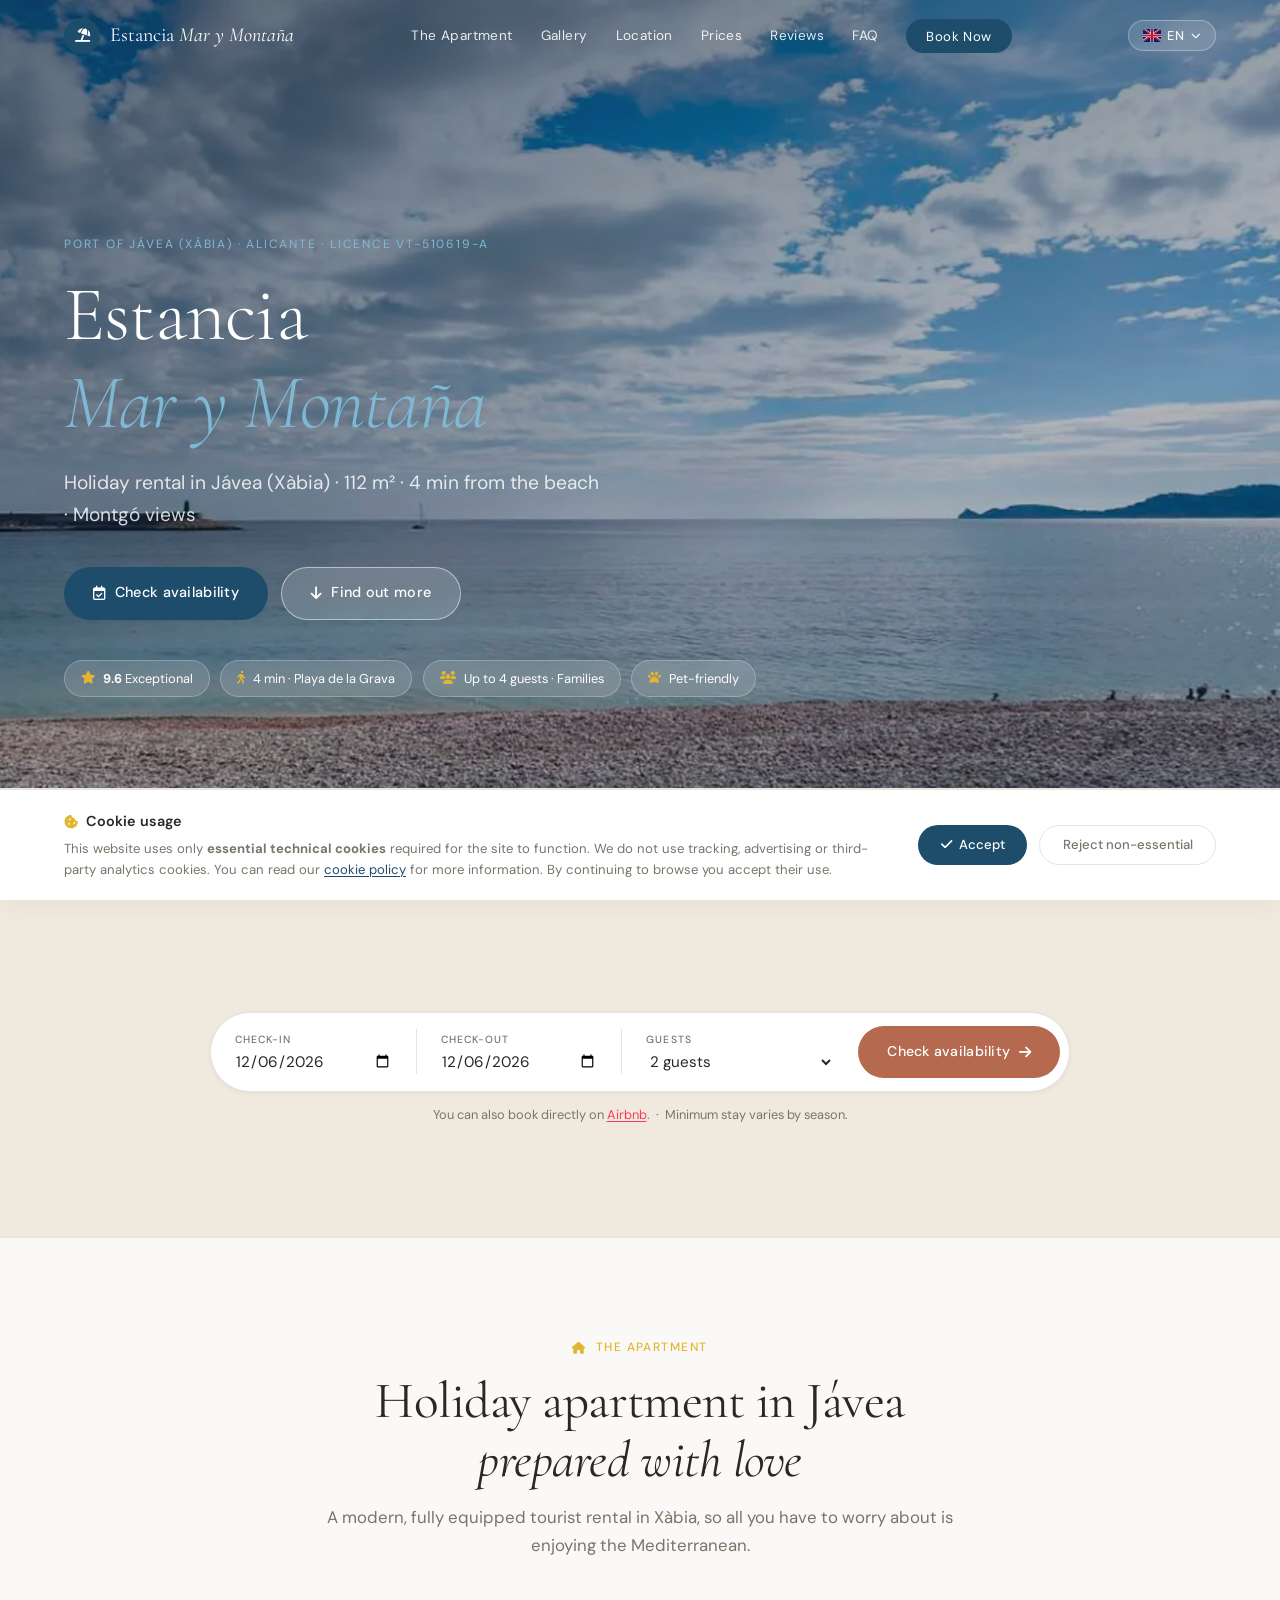
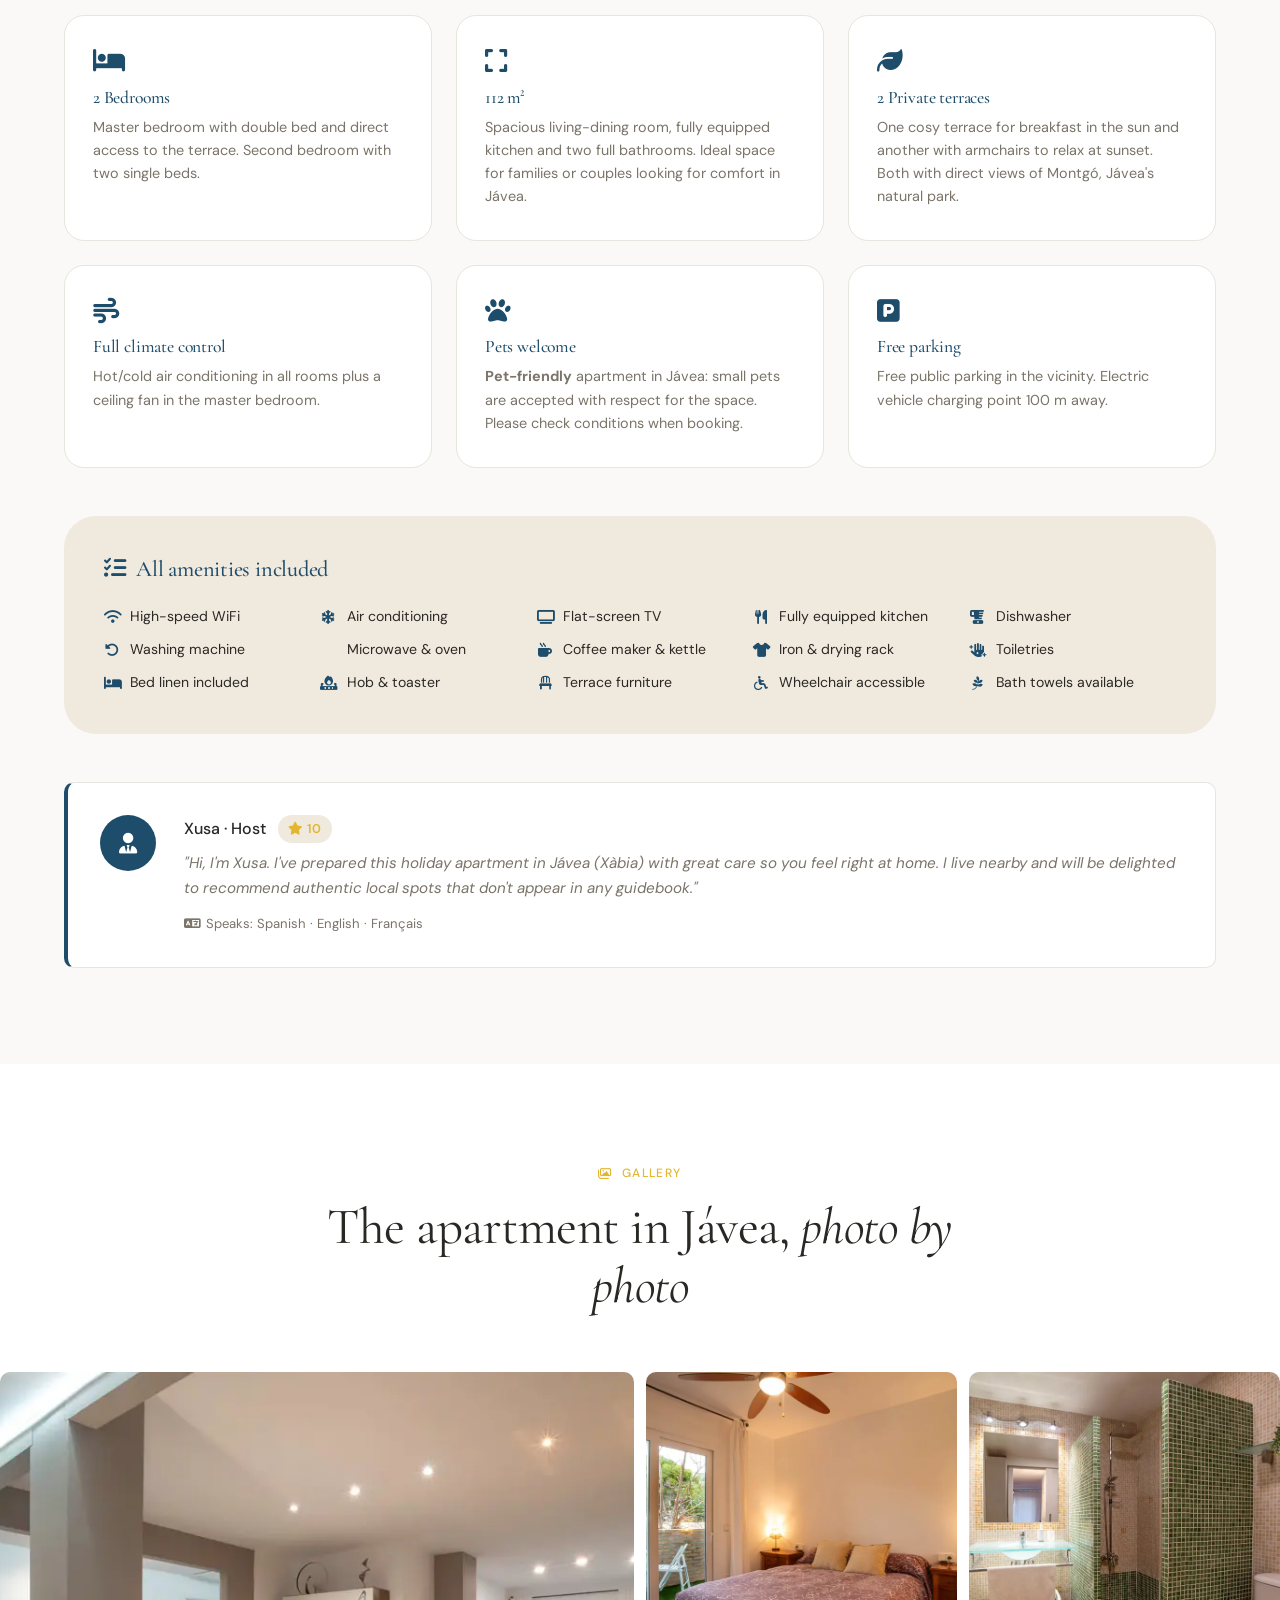
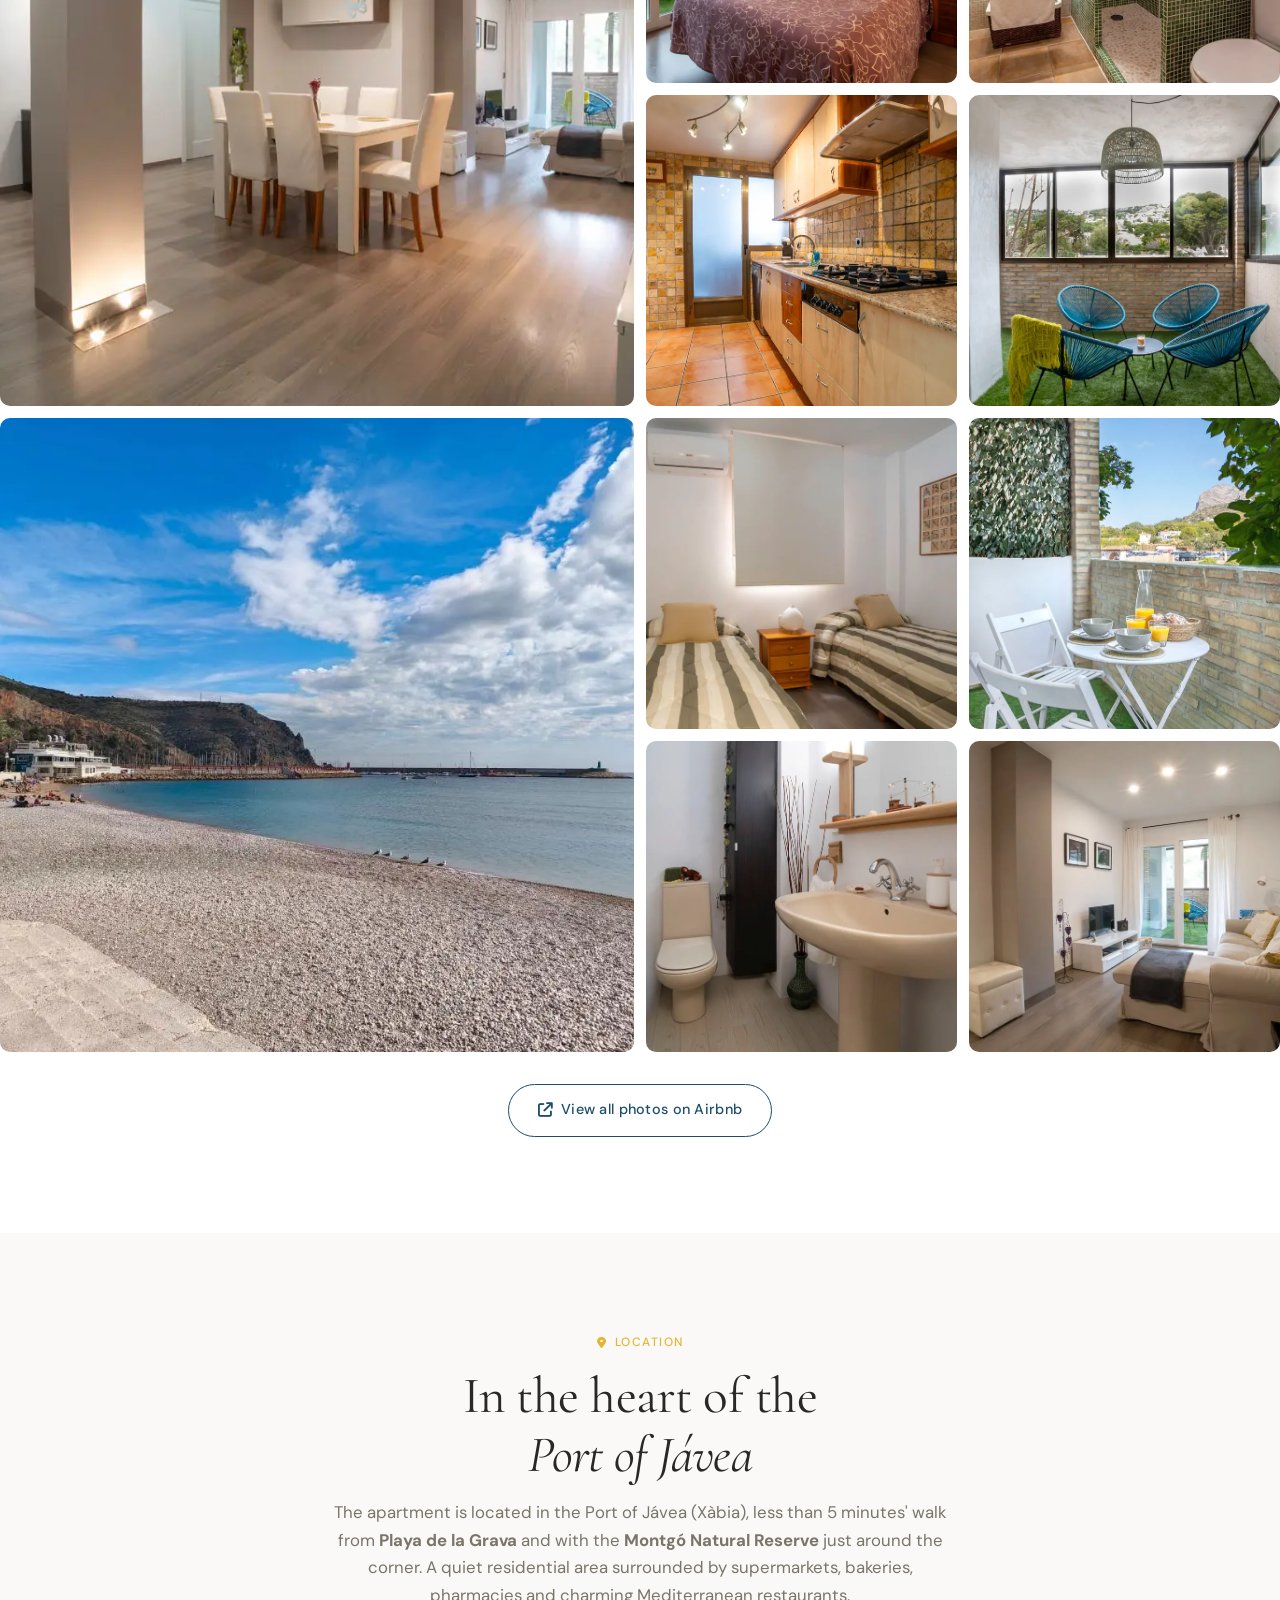
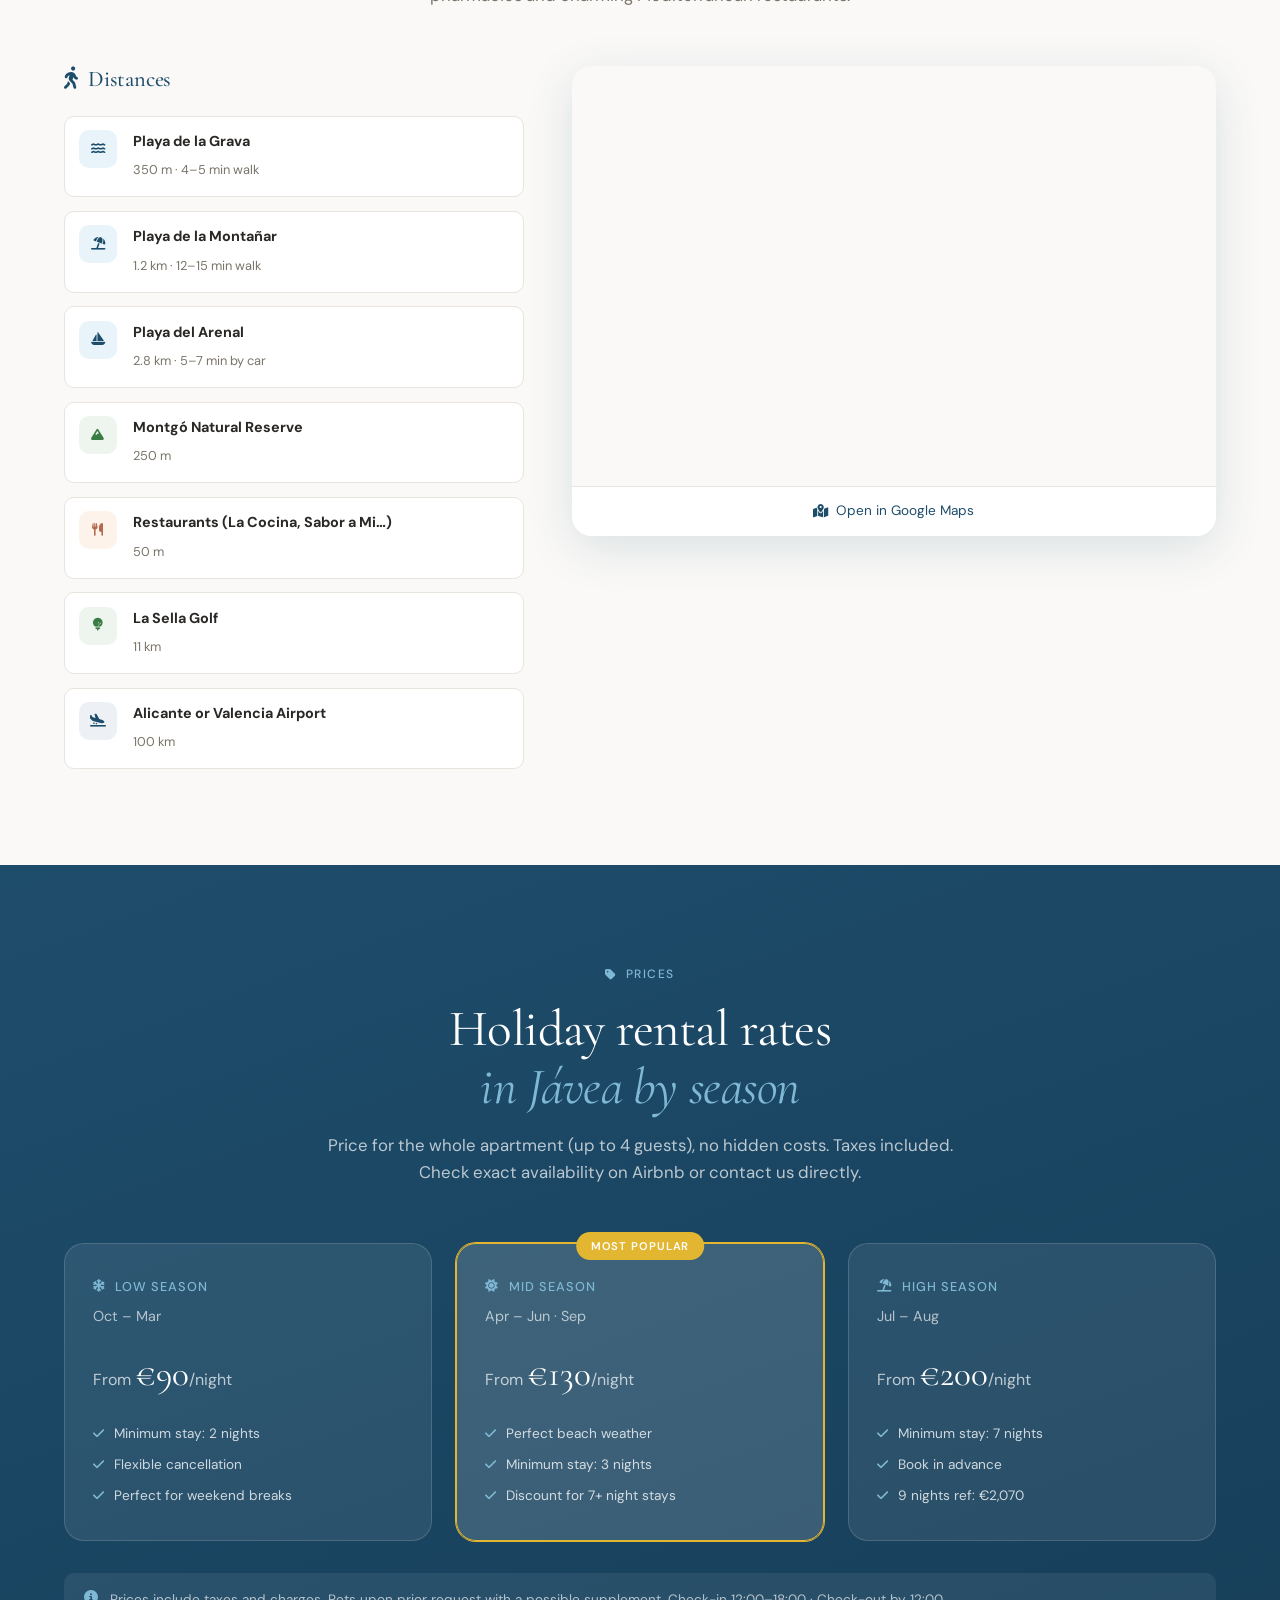
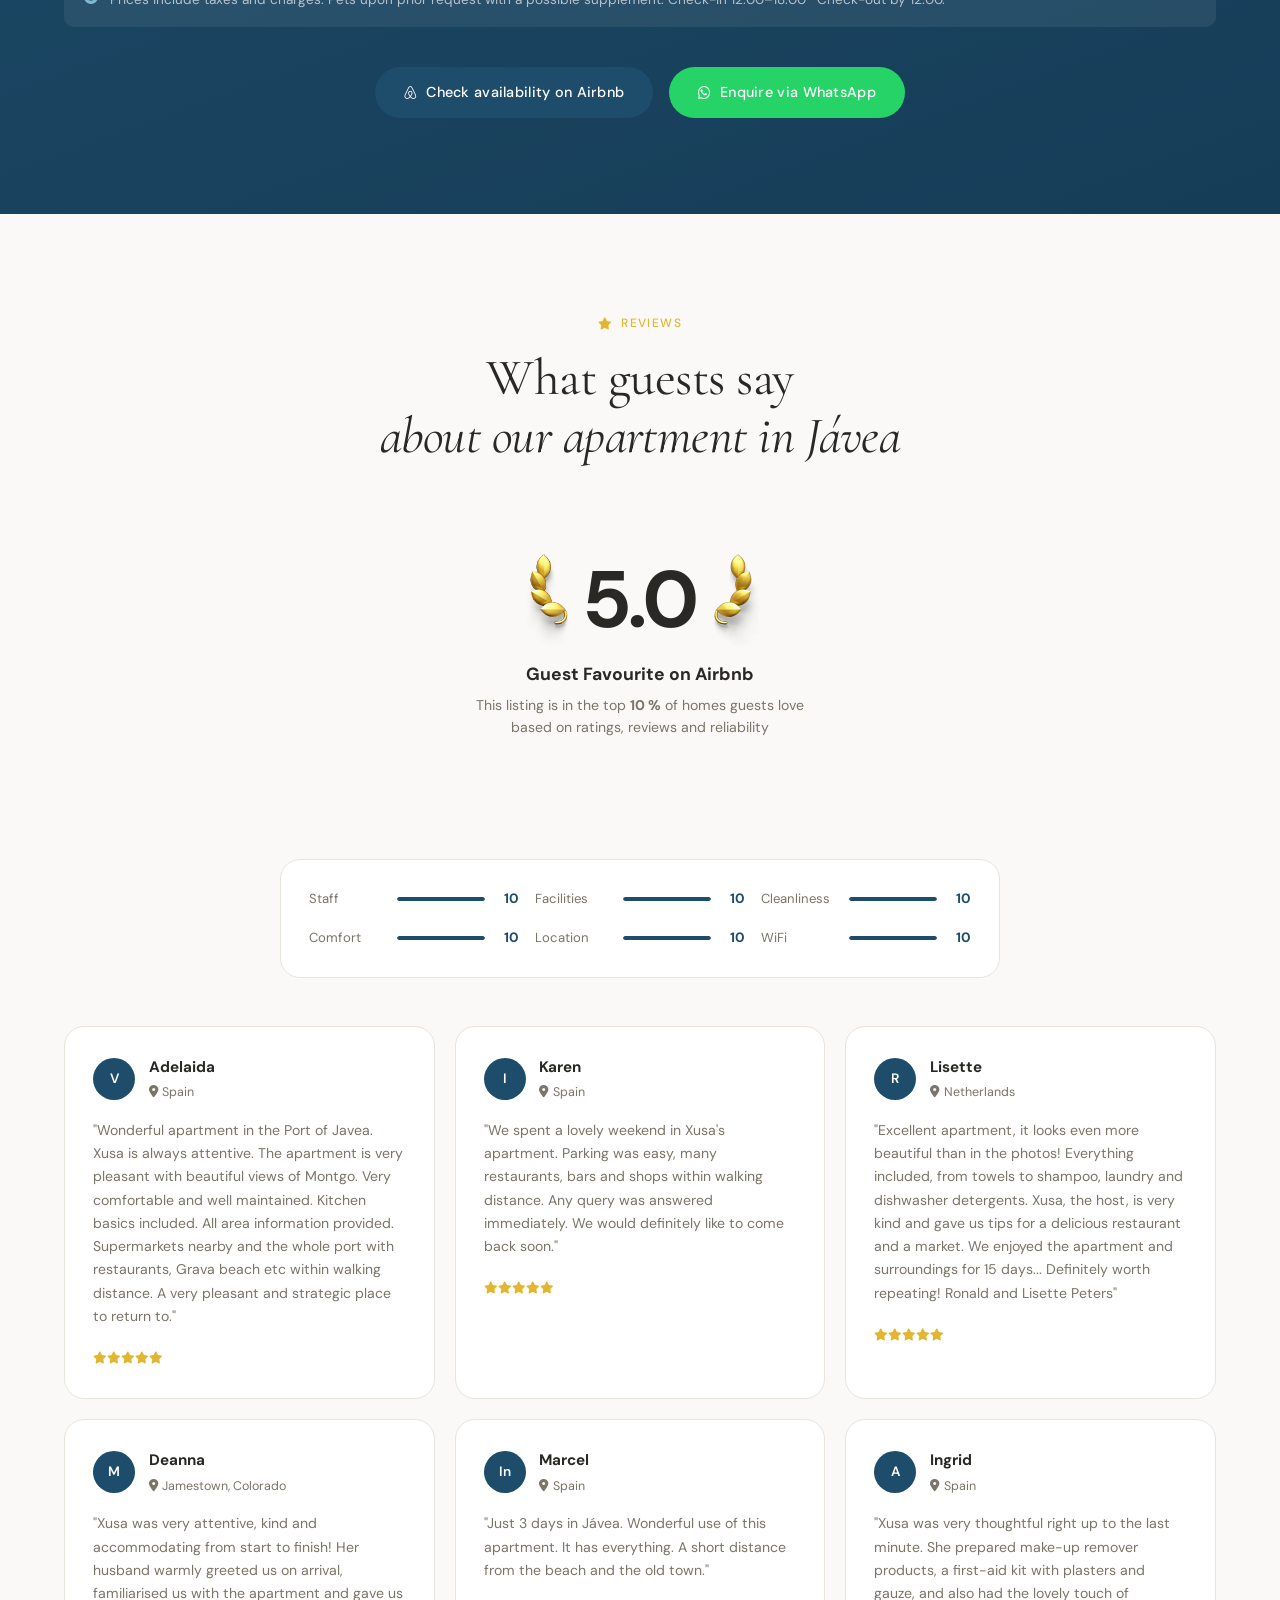
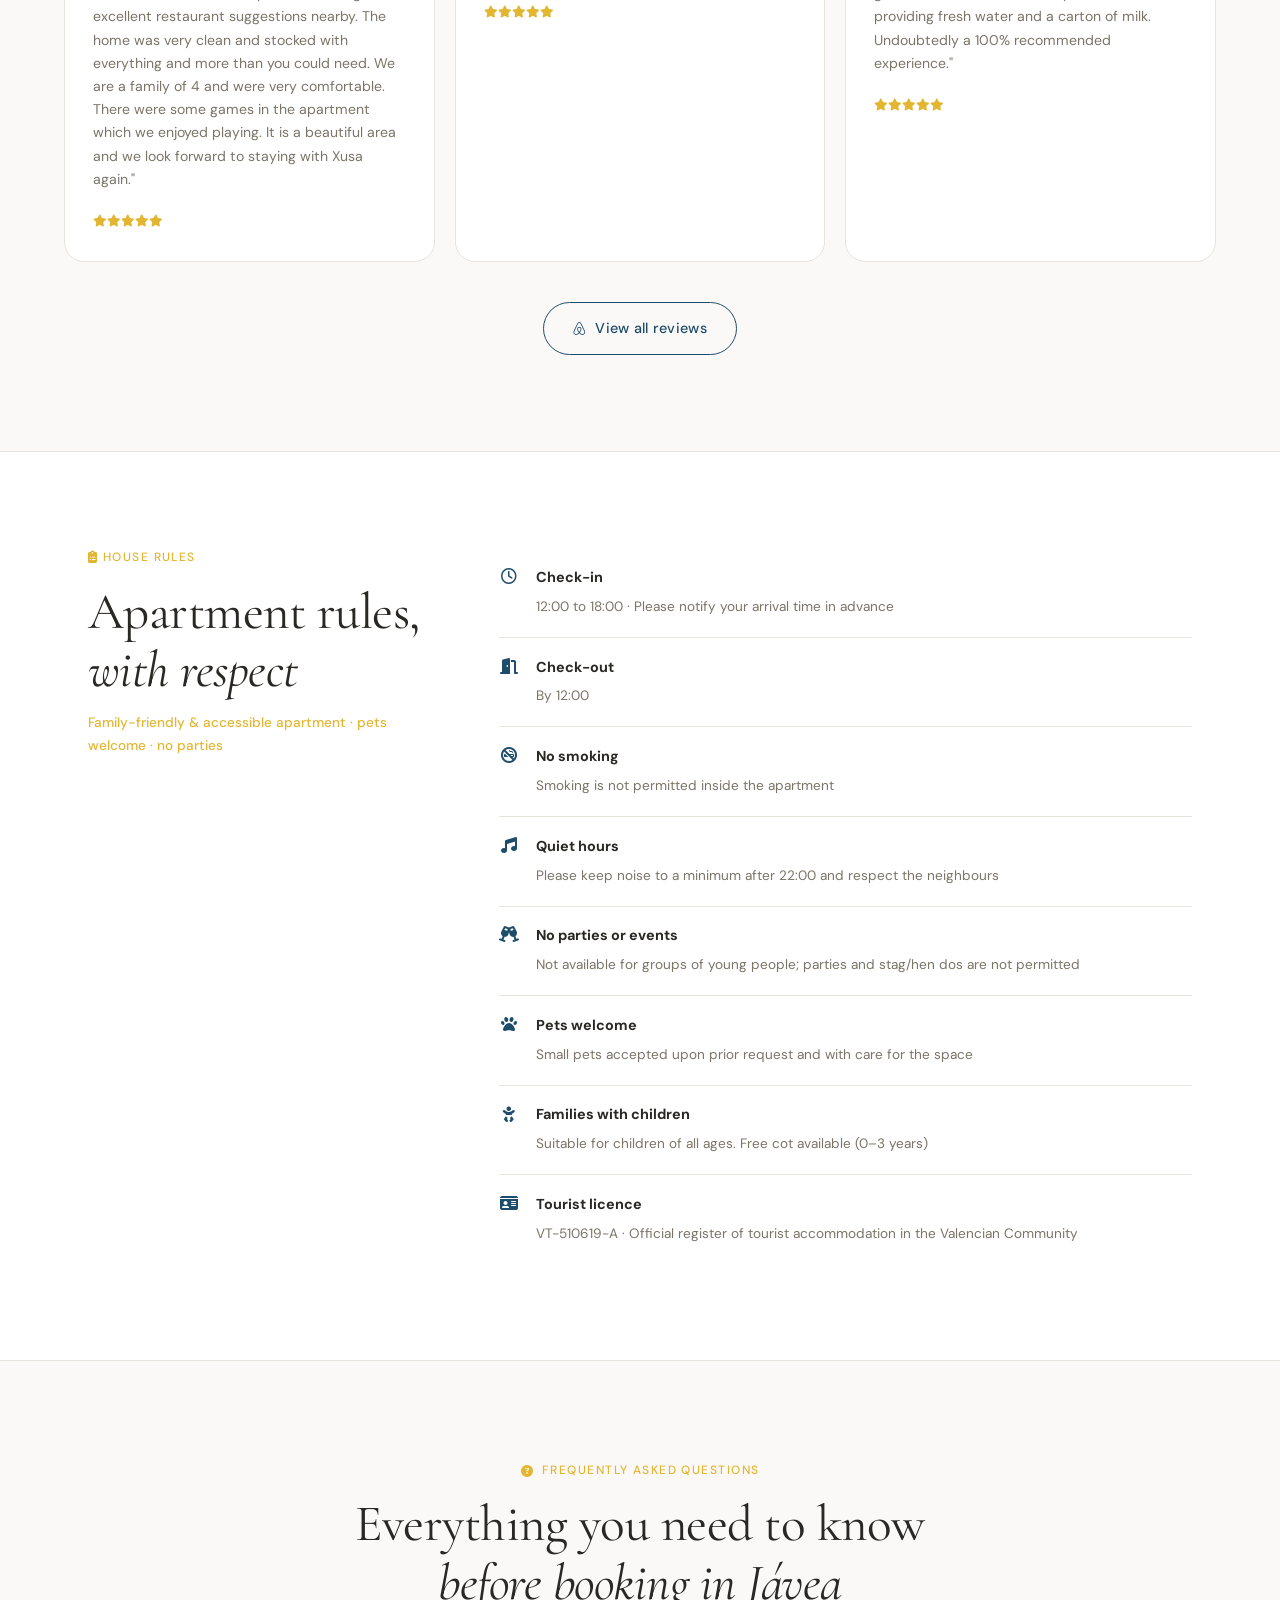
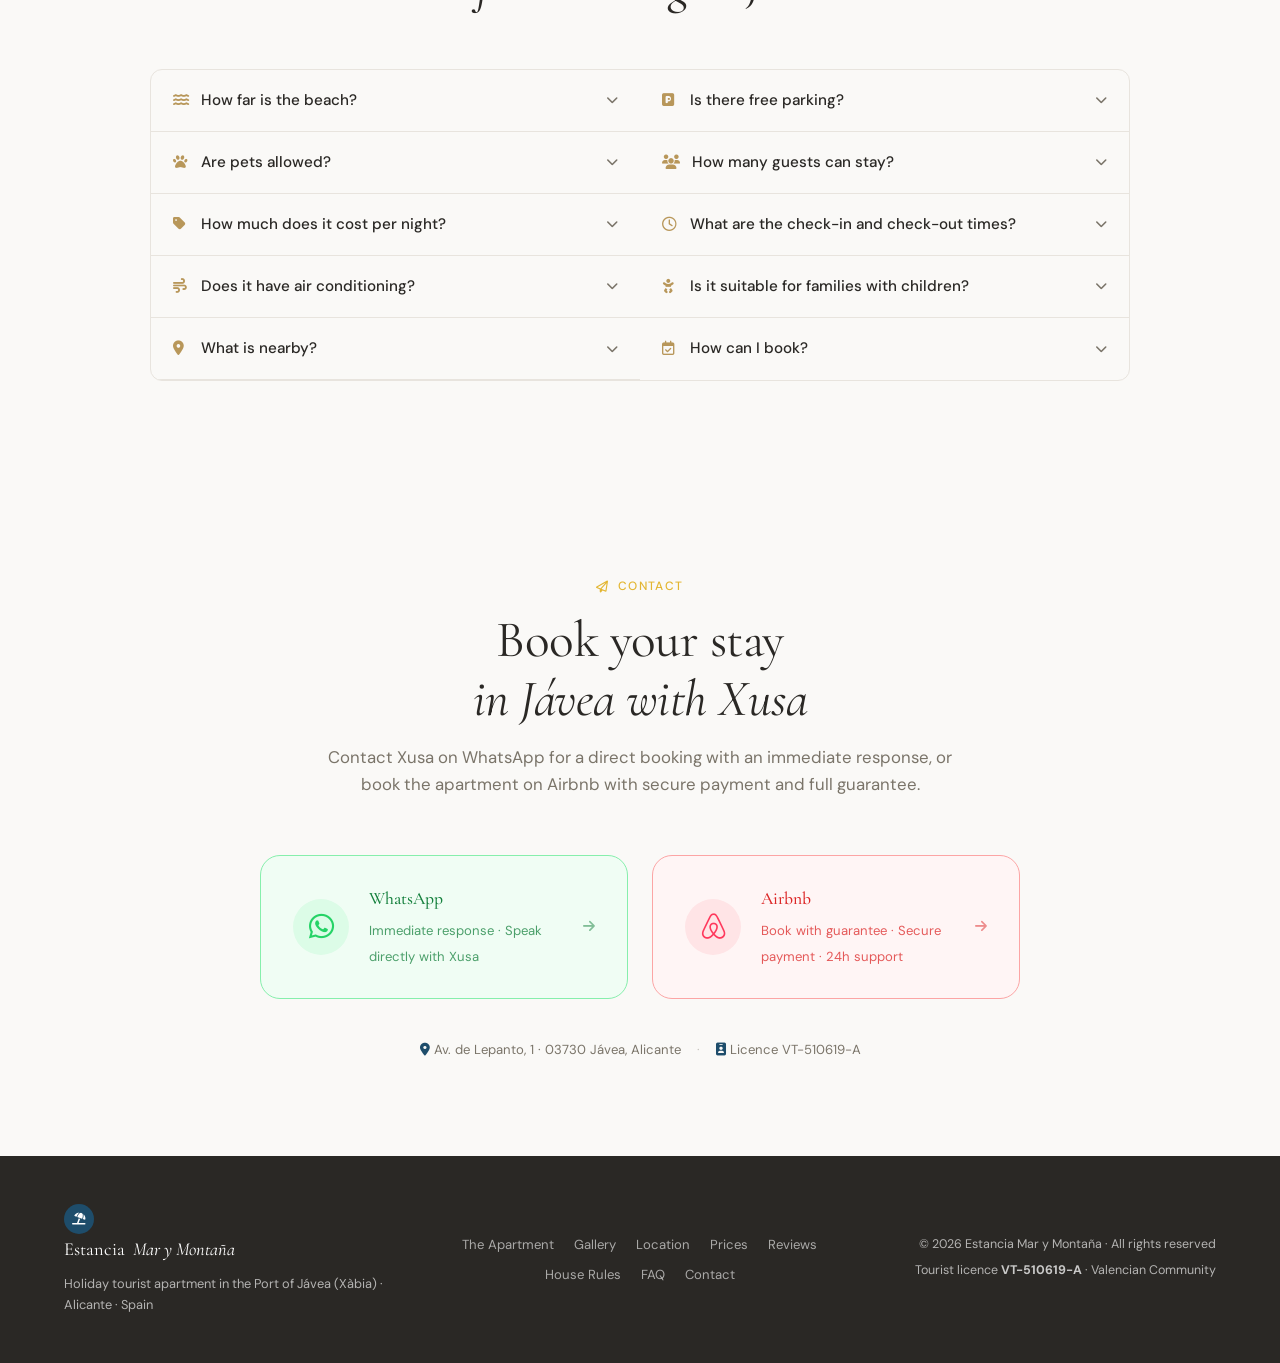
==== en/index.html @ 8ae4e9ec "multiidioma" ====
<!DOCTYPE html>
<html lang="en">
<head>
  <meta charset="UTF-8" />
  <meta name="viewport" content="width=device-width, initial-scale=1.0" />

  <!-- SEO Primary -->
  <title>Holiday Apartment in Jávea (Xàbia) · 2 bed · Grava Beach 4 min | Estancia Mar y Montaña</title>
  <meta name="description" content="Holiday rental in Jávea (Xàbia) · 112 m² · 2 bedrooms · 2 terraces with Montgó views · 4 min to Playa de la Grava · pet-friendly · free parking · from €90/night." />
  <meta name="keywords" content="holiday apartment Jávea, tourist rental Xàbia, Jávea port apartment, family apartment Jávea, beach rental Jávea, pet-friendly Jávea, Estancia Mar y Montaña, Montgó apartment, July August rental Jávea" />
  <meta name="author" content="Xusa – Estancia Mar y Montaña" />

  <!-- Canonical: this version is /en/ -->
  <link rel="canonical" href="https://www.estanciamarymontana.com/en/" />

  <!--
    ═══════════════════════════════════════════════════════════
    HREFLANG – SEO Internationalisation
    Instructions to add a new language:
      1. Duplicate the es/ folder → en/ (or fr/, de/, etc.)
      2. Translate the content of en/index.html
      3. Add a hreflang line here for the new language:
         <link rel="alternate" hreflang="en" href="https://www.estanciamarymontana.com/en/" />
      4. Replicate this hreflang block in ALL index.html files
         across all languages (including the root)
    ═══════════════════════════════════════════════════════════
  -->
  <link rel="alternate" hreflang="es"    href="https://www.estanciamarymontana.com/es/" />
  <link rel="alternate" hreflang="en"    href="https://www.estanciamarymontana.com/en/" />
  <!-- <link rel="alternate" hreflang="fr" href="https://www.estanciamarymontana.com/fr/" /> -->
  <link rel="alternate" hreflang="x-default" href="https://www.estanciamarymontana.com/es/" />
  <link rel="icon" href="/img/favicon.ico" type="image/x-icon" />
  <link rel="apple-touch-icon" href="/img/apple-touch-icon.png" />
  <link rel="sitemap" type="application/xml" href="/sitemap.xml" />

  <!-- GEO Meta Tags -->
  <meta name="geo.region" content="ES-VC" />
  <meta name="geo.placename" content="Jávea (Xàbia), Alicante, Spain" />
  <meta name="geo.position" content="38.7876;0.1643" />
  <meta name="ICBM" content="38.7876, 0.1643" />

  <!-- Open Graph -->
  <meta property="og:type" content="website" />
  <meta property="og:title" content="Holiday Apartment in Jávea (Xàbia) · 2 bed · Terrace · Beach 4 min | Estancia Mar y Montaña" />
  <meta property="og:description" content="112 m² · 2 bedrooms · 2 terraces with Montgó views · Playa de la Grava 4 min away · Pet-friendly · Free parking · From €90/night" />
  <meta property="og:url" content="https://www.estanciamarymontana.com/en/" />
  <meta property="og:locale" content="en_GB" />
  <meta property="og:locale:alternate" content="es_ES" />
  <!-- og:image: once the domain is live, replace with the absolute URL of your own image:
       <meta property="og:image" content="https://www.estanciamarymontana.com/img/hero-image.webp" />
       <meta property="og:image:width" content="1920" />
       <meta property="og:image:height" content="1080" />
       <meta property="og:image:alt" content="Terrace of the Estancia Mar y Montaña holiday apartment in Jávea with Montgó views" />
  -->
  <meta property="og:image" content="https://images.unsplash.com/photo-1558618666-fcd25c85cd64?w=1200&q=80" />
  <meta property="og:site_name" content="Estancia Mar y Montaña" />

  <!-- Twitter Card -->
  <meta name="twitter:card" content="summary_large_image" />
  <meta name="twitter:title" content="Holiday Apartment in Jávea (Xàbia) · Beach 4 min · Pet-friendly | Estancia Mar y Montaña" />
  <meta name="twitter:description" content="112 m² · 2 bed · 2 terraces with Montgó views · Playa de la Grava 4 min away · Free parking · From €90/night." />
  <!-- twitter:image: replace with own absolute URL once domain is live -->
  <meta name="twitter:image" content="https://images.unsplash.com/photo-1558618666-fcd25c85cd64?w=1200&q=80" />

<!-- ============================================================
     FULL SCHEMA LD+JSON BLOCK
     Replace the <script type="application/ld+json"> block in <head>
============================================================ -->
<script type="application/ld+json">
[
  {
    "@context": "https://schema.org",
    "@type": "LodgingBusiness",
    "name": "Estancia Mar y Montaña",
    "description": "112 m² tourist apartment in the port of Jávea with 2 bedrooms, 2 private terraces with Montgó views, 4 minutes' walk from Playa de la Grava. Air conditioning, free WiFi, free parking and pets welcome.",
    "url": "https://www.estanciamarymontana.com/",
    "telephone": "+34697359158",
    "address": {
      "@type": "PostalAddress",
      "streetAddress": "Av. de Lepanto, 1",
      "addressLocality": "Jávea",
      "addressRegion": "Alicante",
      "postalCode": "03730",
      "addressCountry": "ES"
    },
    "geo": {
      "@type": "GeoCoordinates",
      "latitude": 38.7876,
      "longitude": 0.1643
    },
    "hasMap": "https://maps.google.com/?q=38.7876,0.1643",
    "image": [
      "https://www.estanciamarymontana.com/img/hero-image.webp",
      "https://www.estanciamarymontana.com/img/Salon-comedor.webp",
      "https://www.estanciamarymontana.com/img/Terraza-vistas.webp",
      "https://www.estanciamarymontana.com/img/habitacion-principal.webp"
    ],
    "priceRange": "€€",
    "currenciesAccepted": "EUR",
    "paymentAccepted": "Credit card, bank transfer",
    "checkinTime": "12:00",
    "checkoutTime": "12:00",
    "amenityFeature": [
      {"@type": "LocationFeatureSpecification", "name": "Free WiFi", "value": true},
      {"@type": "LocationFeatureSpecification", "name": "Air conditioning", "value": true},
      {"@type": "LocationFeatureSpecification", "name": "Free parking", "value": true},
      {"@type": "LocationFeatureSpecification", "name": "Private terrace", "value": true},
      {"@type": "LocationFeatureSpecification", "name": "Pets allowed", "value": true},
      {"@type": "LocationFeatureSpecification", "name": "Dishwasher", "value": true},
      {"@type": "LocationFeatureSpecification", "name": "Washing machine", "value": true},
      {"@type": "LocationFeatureSpecification", "name": "Fully equipped kitchen", "value": true},
      {"@type": "LocationFeatureSpecification", "name": "Television", "value": true},
      {"@type": "LocationFeatureSpecification", "name": "Wheelchair accessible", "value": true},
      {"@type": "LocationFeatureSpecification", "name": "Cot available", "value": true},
      {"@type": "LocationFeatureSpecification", "name": "Bed linen included", "value": true}
    ],
    "aggregateRating": {
      "@type": "AggregateRating",
      "ratingValue": "4.8",
      "reviewCount": "9",
      "bestRating": "5",
      "worstRating": "1"
    },
    "review": [
      {
        "@type": "Review",
        "author": {"@type": "Person", "name": "Adelaida"},
        "reviewRating": {"@type": "Rating", "ratingValue": "5", "bestRating": "5"},
        "reviewBody": "Wonderful apartment in the Port of Javea. Xusa is always attentive. The apartment is very pleasant with beautiful views of Montgo. It is very comfortable and well maintained. Supermarkets nearby and the whole port with its restaurants, Grava beach etc within walking distance. It is a very pleasant and strategic place to return to.",
        "inLanguage": "en"
      },
      {
        "@type": "Review",
        "author": {"@type": "Person", "name": "Karen"},
        "reviewRating": {"@type": "Rating", "ratingValue": "5", "bestRating": "5"},
        "reviewBody": "We spent a lovely weekend in Xusa's apartment. Parking was easy, many restaurants, bars and shops within walking distance. Any query was answered immediately. We would definitely like to come back soon.",
        "inLanguage": "en"
      },
      {
        "@type": "Review",
        "author": {"@type": "Person", "name": "Lisette"},
        "reviewRating": {"@type": "Rating", "ratingValue": "5", "bestRating": "5"},
        "reviewBody": "Excellent apartment, it looks even more beautiful than in the photos. All-inclusive, from towels to shampoo and detergents. Xusa, the host, is very kind and gave us tips for a delicious restaurant. We enjoyed the apartment and surroundings for 15 days. Definitely worth repeating.",
        "inLanguage": "en"
      },
      {
        "@type": "Review",
        "author": {"@type": "Person", "name": "Deanna"},
        "reviewRating": {"@type": "Rating", "ratingValue": "5", "bestRating": "5"},
        "reviewBody": "Xusa was very attentive, kind and accommodating from start to finish. Her husband warmly greeted us on arrival and familiarised us with the apartment, giving us excellent restaurant suggestions. The home was very clean and stocked with everything and more than you could need. We are a family of 4 and were very comfortable. We look forward to staying with Xusa again.",
        "inLanguage": "en"
      },
      {
        "@type": "Review",
        "author": {"@type": "Person", "name": "Marcel"},
        "reviewRating": {"@type": "Rating", "ratingValue": "5", "bestRating": "5"},
        "reviewBody": "Wonderful use of this apartment. It has everything. A short distance from the beach and the old town.",
        "inLanguage": "en"
      },
      {
        "@type": "Review",
        "author": {"@type": "Person", "name": "Ingrid"},
        "reviewRating": {"@type": "Rating", "ratingValue": "5", "bestRating": "5"},
        "reviewBody": "Xusa was very thoughtful right up to the last minute. She prepared make-up remover products, a kit with plasters, gauze, etc., and also had the lovely touch of providing fresh water and a carton of milk. Undoubtedly a 100% recommended experience.",
        "inLanguage": "en"
      }
    ],
    "touristType": ["Family", "Couple", "Travelers with pets"],
    "numberOfRooms": 2,
    "floorSize": {"@type": "QuantitativeValue", "value": 112, "unitCode": "MTK"},
    "petsAllowed": true,
    "identifier": "VT-510619-A",
    "inLanguage": ["es", "en", "fr"],
    "sameAs": [
      "https://www.airbnb.es/rooms/1462335158547780452"
    ]
  },
  {
    "@context": "https://schema.org",
    "@type": "FAQPage",
    "mainEntity": [
      {
        "@type": "Question",
        "name": "How far is the beach?",
        "acceptedAnswer": {
          "@type": "Answer",
          "text": "Playa de la Grava is just 350 metres away, about 4–5 minutes on foot. Playa de la Montañar is 1.2 km away (12–15 min walk) and Playa del Arenal is 2.8 km away (5–7 min by car)."
        }
      },
      {
        "@type": "Question",
        "name": "Does the apartment have free parking?",
        "acceptedAnswer": {
          "@type": "Answer",
          "text": "Yes, there is free public parking in the vicinity of the apartment. There is also an electric vehicle charging point 100 metres away."
        }
      },
      {
        "@type": "Question",
        "name": "Are pets allowed in the apartment?",
        "acceptedAnswer": {
          "@type": "Answer",
          "text": "Yes, small pets are welcome upon prior request and with respect for the space. An additional supplement may apply. Please enquire when booking."
        }
      },
      {
        "@type": "Question",
        "name": "How many people does the apartment accommodate?",
        "acceptedAnswer": {
          "@type": "Answer",
          "text": "The apartment accommodates up to 4 people. It has 2 bedrooms: a master bedroom with a double bed and a second bedroom with two single beds."
        }
      },
      {
        "@type": "Question",
        "name": "How much does the apartment cost per night?",
        "acceptedAnswer": {
          "@type": "Answer",
          "text": "Rates vary by season: from €90/night in low season (October to March), from €130/night in mid-season (April to June and September), and from €200/night in high season (July and August). Prices include taxes."
        }
      },
      {
        "@type": "Question",
        "name": "What are the check-in and check-out times?",
        "acceptedAnswer": {
          "@type": "Answer",
          "text": "Check-in is between 12:00 and 18:00. Check-out is by 12:00. Please notify your arrival time in advance."
        }
      },
      {
        "@type": "Question",
        "name": "Does the apartment have air conditioning?",
        "acceptedAnswer": {
          "@type": "Answer",
          "text": "Yes, the apartment has hot/cold air conditioning in all rooms, plus a ceiling fan in the master bedroom."
        }
      },
      {
        "@type": "Question",
        "name": "How can I book the apartment?",
        "acceptedAnswer": {
          "@type": "Answer",
          "text": "You can book directly through Airbnb (https://www.airbnb.es/rooms/1462335158547780452) or contact host Xusa via WhatsApp at +34 697 359 158 for a direct booking and immediate response."
        }
      },
      {
        "@type": "Question",
        "name": "What is there near the apartment in Jávea?",
        "acceptedAnswer": {
          "@type": "Answer",
          "text": "The apartment is in the Port of Jávea, 50 metres from restaurants such as La Cocina and Sabor a Mi, with supermarkets and pharmacies nearby. The Montgó Natural Reserve is 250 metres away. Jávea's historic town centre and La Sella golf course are just a few kilometres away."
        }
      },
      {
        "@type": "Question",
        "name": "Is it suitable for families with children?",
        "acceptedAnswer": {
          "@type": "Answer",
          "text": "Yes, the apartment is suitable for children of all ages. A free cot can be requested for babies aged 0–3 years. The apartment is also wheelchair accessible."
        }
      }
    ]
  }
]
</script>


  <!-- Fonts -->
  <link rel="preconnect" href="https://fonts.googleapis.com" />
  <link rel="preconnect" href="https://fonts.gstatic.com" crossorigin />
  <link href="https://fonts.googleapis.com/css2?family=Cormorant+Garamond:ital,wght@0,300;0,400;0,500;1,300;1,400&family=DM+Sans:wght@300;400;500&display=swap" rel="stylesheet" />

  <!-- Font Awesome -->
  <link rel="stylesheet" href="https://cdnjs.cloudflare.com/ajax/libs/font-awesome/6.5.0/css/all.min.css" />

  <!-- Stylesheet -->
  <link rel="stylesheet" href="../css/style.css" />
</head>
<body>

  <!-- ============================================================
       HEADER / NAV
  ============================================================ -->
  <header class="site-header" id="site-header">
    <div class="header-inner">
      <a href="#inicio" class="logo" aria-label="Estancia Mar y Montaña home">
        <span class="logo-icon"><i class="fa-solid fa-umbrella-beach"></i></span>
        <span class="logo-text">Estancia <em>Mar y Montaña</em></span>
      </a>
      <nav class="main-nav" aria-label="Main navigation">
        <ul>
          <li><a href="#apartamento">The Apartment</a></li>
          <li><a href="#galeria">Gallery</a></li>
          <li><a href="#ubicacion">Location</a></li>
          <li><a href="#precios">Prices</a></li>
          <li><a href="#resenas">Reviews</a></li>
          <li><a href="#faq">FAQ</a></li>
          <li><a href="#contacto" class="nav-cta">Book Now</a></li>
        </ul>
      </nav>
      <!-- Language switcher -->
      <div class="lang-switcher" id="lang-switcher">
        <button class="lang-btn" aria-haspopup="true" aria-expanded="false" aria-label="Select language">
          <svg class="lang-flag-svg" viewBox="0 0 18 13" xmlns="http://www.w3.org/2000/svg"><rect width="18" height="13" fill="#012169"/><polygon points="0,0 18,13 18,10.7 2.3,0" fill="white"/><polygon points="18,0 0,13 0,10.7 15.7,0" fill="white"/><polygon points="0,0 18,13 18,11.5 1.5,0" fill="#C8102E"/><polygon points="18,0 0,13 0,11.5 16.5,0" fill="#C8102E"/><rect x="7.5" width="3" height="13" fill="white"/><rect y="5" width="18" height="3" fill="white"/><rect x="8" width="2" height="13" fill="#C8102E"/><rect y="5.5" width="18" height="2" fill="#C8102E"/></svg>
          <span class="lang-label">EN</span>
          <i class="fa-solid fa-chevron-down lang-arrow"></i>
        </button>
        <ul class="lang-dropdown" role="menu">
          <li role="menuitem"><a href="#" data-lang="es" class="lang-option"><svg class="lang-flag-svg" viewBox="0 0 18 13" xmlns="http://www.w3.org/2000/svg"><rect width="18" height="13" fill="#c60b1e"/><rect y="3.5" width="18" height="6" fill="#ffc400"/></svg> Español</a></li>
          <li role="menuitem"><a href="#" data-lang="en" class="lang-option lang-active"><svg class="lang-flag-svg" viewBox="0 0 18 13" xmlns="http://www.w3.org/2000/svg"><rect width="18" height="13" fill="#012169"/><polygon points="0,0 18,13 18,10.7 2.3,0" fill="white"/><polygon points="18,0 0,13 0,10.7 15.7,0" fill="white"/><polygon points="0,0 18,13 18,11.5 1.5,0" fill="#C8102E"/><polygon points="18,0 0,13 0,11.5 16.5,0" fill="#C8102E"/><rect x="7.5" width="3" height="13" fill="white"/><rect y="5" width="18" height="3" fill="white"/><rect x="8" width="2" height="13" fill="#C8102E"/><rect y="5.5" width="18" height="2" fill="#C8102E"/></svg> English</a></li>
          <li role="menuitem"><a href="#" data-lang="fr" class="lang-option"><svg class="lang-flag-svg" viewBox="0 0 18 13" xmlns="http://www.w3.org/2000/svg"><rect width="6" height="13" fill="#002395"/><rect x="6" width="6" height="13" fill="#EDEDED"/><rect x="12" width="6" height="13" fill="#ED2939"/></svg> Français</a></li>
        </ul>
      </div>

      <button class="menu-toggle" aria-label="Open menu" aria-expanded="false" aria-controls="mobile-menu">
        <span></span><span></span><span></span>
      </button>
    </div>
    <!-- Mobile menu -->
    <nav class="mobile-nav" id="mobile-menu" aria-label="Mobile menu">
      <ul>
        <li class="mobile-lang">
          <a href="#" data-lang="es">🇪🇸 ES</a>
          <a href="#" data-lang="en" class="lang-active">🇬🇧 EN</a>
          <a href="#" data-lang="fr">🇫🇷 FR</a>
        </li>
        <li><a href="#apartamento">The Apartment</a></li>
        <li><a href="#galeria">Gallery</a></li>
        <li><a href="#ubicacion">Location</a></li>
        <li><a href="#precios">Prices</a></li>
        <li><a href="#resenas">Reviews</a></li>
        <li><a href="#faq">FAQ</a></li>
        <li><a href="#contacto">Book Now</a></li>
      </ul>
    </nav>
  </header>

  <main>

    <!-- ============================================================
         HERO
    ============================================================ -->
    <section class="hero" id="inicio" aria-label="Holiday apartment in Jávea — Estancia Mar y Montaña">
      <div class="hero-media">
        <img
          src="/img/hero-image.webp"
          alt="Estancia Mar y Montaña holiday apartment in Jávea — terrace with views of Montgó and the Mediterranean Sea"
          class="hero-img"
          width="1920"
          height="1080"
          loading="eager"
          fetchpriority="high"
        />
        <div class="hero-overlay"></div>
      </div>
      <div class="hero-content">
        <p class="hero-eyebrow reveal-up">Port of Jávea (Xàbia) · Alicante · Licence VT-510619-A</p>
        <h1 class="hero-title reveal-up delay-1">Estancia<br /><em>Mar y Montaña</em></h1>
        <p class="hero-subtitle reveal-up delay-2">Holiday rental in Jávea (Xàbia) · 112 m² · 4 min from the beach · Montgó views</p>
        <div class="hero-actions reveal-up delay-3">
          <a href="#contacto" class="btn btn-primary">
            <i class="fa-regular fa-calendar-check"></i> Check availability
          </a>
          <a href="#apartamento" class="btn btn-ghost">
            <i class="fa-solid fa-arrow-down"></i> Find out more
          </a>
        </div>
        <div class="hero-badges reveal-up delay-4">
          <div class="badge">
            <i class="fa-solid fa-star"></i>
            <span><strong>9.6</strong> Exceptional</span>
          </div>
          <div class="badge">
            <i class="fa-solid fa-person-walking"></i>
            <span>4 min · Playa de la Grava</span>
          </div>
          <div class="badge">
            <i class="fa-solid fa-users"></i>
            <span>Up to 4 guests · Families</span>
          </div>
          <div class="badge">
            <i class="fa-solid fa-paw"></i>
            <span>Pet-friendly</span>
          </div>
        </div>
      </div>
      <a href="#apartamento" class="hero-scroll" aria-label="Scroll down">
        <i class="fa-solid fa-chevron-down"></i>
      </a>
    </section>

    <!-- ============================================================
         BOOKING BAR
    ============================================================ -->
    <section class="booking-bar-section" aria-label="Check availability">
      <div class="booking-bar">
        <div class="booking-bar-fields">
          <div class="booking-field">
            <span class="booking-field-label">CHECK-IN</span>
            <input type="date" id="booking-llegada" class="booking-date-input" aria-label="Check-in date" />
          </div>
          <div class="booking-bar-divider" aria-hidden="true"></div>
          <div class="booking-field">
            <span class="booking-field-label">CHECK-OUT</span>
            <input type="date" id="booking-salida" class="booking-date-input" aria-label="Check-out date" />
          </div>
          <div class="booking-bar-divider" aria-hidden="true"></div>
          <div class="booking-field booking-field--guests">
            <span class="booking-field-label">GUESTS</span>
            <select id="booking-viajeros" class="booking-select" aria-label="Number of guests">
              <option value="1">1 guest</option>
              <option value="2" selected>2 guests</option>
              <option value="3">3 guests</option>
              <option value="4">4 guests</option>
            </select>
          </div>
        </div>
        <a
          href="https://www.airbnb.es/rooms/1462335158547780452"
          target="_blank"
          rel="noopener noreferrer"
          class="btn btn-booking"
          id="booking-cta"
        >
          Check availability <i class="fa-solid fa-arrow-right"></i>
        </a>
      </div>
      <p class="booking-bar-note">
        You can also book directly on
        <a href="https://www.airbnb.es/rooms/1462335158547780452?guests=1&adults=1&s=67&unique_share_id=372520dd-d4dd-4902-9d3e-ffaa620822ad" target="_blank" rel="noopener noreferrer" class="booking-airbnb-link">Airbnb</a>.
        &nbsp;·&nbsp; Minimum stay varies by season.
      </p>
    </section>

    <!-- ============================================================
         APARTMENT – DESCRIPTION
    ============================================================ -->
    <section class="section apartamento" id="apartamento" aria-label="Description of the holiday apartment in Jávea">
      <div class="container">
        <div class="section-header reveal-up">
          <span class="section-label"><i class="fa-solid fa-house"></i> The apartment</span>
          <h2>Holiday apartment in Jávea<br /><em>prepared with love</em></h2>
          <p class="section-intro">A modern, fully equipped tourist rental in Xàbia, so all you have to worry about is enjoying the Mediterranean.</p>
        </div>

        <div class="feature-grid">
          <div class="feature-card reveal-up delay-1">
            <i class="fa-solid fa-bed"></i>
            <h3>2 Bedrooms</h3>
            <p>Master bedroom with double bed and direct access to the terrace. Second bedroom with two single beds.</p>
          </div>
          <div class="feature-card reveal-up delay-2">
            <i class="fa-solid fa-expand"></i>
            <h3>112 m²</h3>
            <p>Spacious living-dining room, fully equipped kitchen and two full bathrooms. Ideal space for families or couples looking for comfort in Jávea.</p>
          </div>
          <div class="feature-card reveal-up delay-3">
            <i class="fa-solid fa-leaf"></i>
            <h3>2 Private terraces</h3>
            <p>One cosy terrace for breakfast in the sun and another with armchairs to relax at sunset. Both with direct views of Montgó, Jávea's natural park.</p>
          </div>
          <div class="feature-card reveal-up delay-4">
            <i class="fa-solid fa-wind"></i>
            <h3>Full climate control</h3>
            <p>Hot/cold air conditioning in all rooms plus a ceiling fan in the master bedroom.</p>
          </div>
          <div class="feature-card reveal-up delay-1">
            <i class="fa-solid fa-paw"></i>
            <h3>Pets welcome</h3>
            <p><strong>Pet-friendly</strong> apartment in Jávea: small pets are accepted with respect for the space. Please check conditions when booking.</p>
          </div>
          <div class="feature-card reveal-up delay-2">
            <i class="fa-solid fa-square-parking"></i>
            <h3>Free parking</h3>
            <p>Free public parking in the vicinity. Electric vehicle charging point 100 m away.</p>
          </div>
        </div>

        <!-- Full amenities list -->
        <div class="amenities reveal-up">
          <h3 class="amenities-title"><i class="fa-solid fa-list-check"></i> All amenities included</h3>
          <ul class="amenities-list">
            <li><i class="fa-solid fa-wifi"></i> High-speed WiFi</li>
            <li><i class="fa-solid fa-snowflake"></i> Air conditioning</li>
            <li><i class="fa-solid fa-tv"></i> Flat-screen TV</li>
            <li><i class="fa-solid fa-utensils"></i> Fully equipped kitchen</li>
            <li><i class="fa-solid fa-blender"></i> Dishwasher</li>
            <li><i class="fa-solid fa-rotate-left"></i> Washing machine</li>
            <li><i class="fa-solid fa-microwave"></i> Microwave &amp; oven</li>
            <li><i class="fa-solid fa-mug-hot"></i> Coffee maker &amp; kettle</li>
            <li><i class="fa-solid fa-shirt"></i> Iron &amp; drying rack</li>
            <li><i class="fa-solid fa-hand-sparkles"></i> Toiletries</li>
            <li><i class="fa-solid fa-bed"></i> Bed linen included</li>
            <li><i class="fa-solid fa-fire-burner"></i> Hob &amp; toaster</li>
            <li><i class="fa-solid fa-chair"></i> Terrace furniture</li>
            <li><i class="fa-solid fa-wheelchair"></i> Wheelchair accessible</li>
            <li><i class="fa-brands fa-pagelines"></i> Bath towels available</li>
          </ul>
        </div>

        <!-- Host description -->
        <div class="host-block reveal-up">
          <div class="host-avatar">
            <i class="fa-solid fa-user-tie"></i>
          </div>
          <div class="host-text">
            <p class="host-name">Xusa · Host <span class="host-score"><i class="fa-solid fa-star"></i> 10</span></p>
            <blockquote>
              "Hi, I'm Xusa. I've prepared this holiday apartment in Jávea (Xàbia) with great care so you feel right at home. I live nearby and will be delighted to recommend authentic local spots that don't appear in any guidebook."
            </blockquote>
            <p class="host-langs"><i class="fa-solid fa-language"></i> Speaks: Spanish · English · Français</p>
          </div>
        </div>

      </div>
    </section>

    <!-- ============================================================
         GALLERY
    ============================================================ -->
    <section class="section galeria" id="galeria">
      <div class="container">
        <div class="section-header reveal-up">
          <span class="section-label"><i class="fa-regular fa-images"></i> Gallery</span>
          <h2>The apartment in Jávea, <em>photo by photo</em></h2>
        </div>
      </div>
      <div class="gallery-grid reveal-up">
         <!-- ↓ Block 1 -->
        <div class="gallery-item gallery-item--large">
          <img src="/img/Salon-comedor.webp" alt="Bright living-dining room of the holiday apartment in Jávea — Estancia Mar y Montaña" loading="lazy" />
          <div class="gallery-caption">Living-dining room</div>
        </div>
        <div class="gallery-item">
          <img src="/img/habitacion-principal.webp" alt="Master bedroom with double bed and terrace access — Jávea apartment" loading="lazy" />
          <div class="gallery-caption">Master bedroom</div>
        </div>
        <div class="gallery-item">
          <img src="/img/Bano-principal.webp" alt="Full main bathroom with shower — holiday rental Port of Jávea" loading="lazy" />
          <div class="gallery-caption">Main bathroom</div>
        </div>
        <div class="gallery-item">
          <img src="/img/Cocina-equipada.webp" alt="Fully equipped kitchen with dishwasher, oven and microwave — Xàbia apartment" loading="lazy" />
          <div class="gallery-caption">Fully equipped kitchen</div>
        </div>
        <div class="gallery-item">
          <img src="/img/Terraza-vistas.webp" alt="Private terrace with views of Montgó and the Mediterranean — holiday apartment Jávea" loading="lazy" />
          <div class="gallery-caption">Terrace with a view</div>
        </div>
        <!-- ↓ Block 2 -->
        <div class="gallery-item gallery-item--large">
          <img src="/img/Playa-grava.webp" alt="Playa de la Grava in Jávea (Xàbia) — 4 minutes' walk from the apartment" loading="lazy"/>
          <div class="gallery-caption">Playa de la Grava</div>
        </div>
        <div class="gallery-item">
          <img src="/img/Segunda-habitacion.webp" alt="Second bedroom with two single beds — family apartment in Jávea" loading="lazy" />
          <div class="gallery-caption">Second bedroom</div>
        </div>
        <div class="gallery-item">
          <img src="/img/Terraza-exterior.webp" alt="Outdoor terrace with garden furniture — holiday rental Jávea" loading="lazy" />
          <div class="gallery-caption">Outdoor terrace</div>
        </div>
        <div class="gallery-item">
          <img src="/img/Bano-auxiliar.webp" alt="Full second bathroom — 2-bathroom apartment Port of Jávea" loading="lazy" />
          <div class="gallery-caption">Second bathroom</div>
        </div>
        <div class="gallery-item">
          <img src="/img/Salon.webp" alt="Living room with natural light and views — Estancia Mar y Montaña Jávea" loading="lazy" />
          <div class="gallery-caption">Living room</div>
        </div>
      </div>
      <div class="gallery-cta reveal-up">
        <a href="https://www.airbnb.es/rooms/1462335158547780452?guests=1&adults=1&s=67&unique_share_id=c79f8db6-d68c-4dfd-8a13-e2539d1ab40b&source_impression_id=p3_1773767734_P3H_twfVWilE8Ya3&modal=PHOTO_TOUR_SCROLLABLE" target="_blank" rel="noopener noreferrer" class="btn btn-outline">
          <i class="fa-solid fa-arrow-up-right-from-square"></i> View all photos on Airbnb
        </a>
      </div>
    </section>

    <!-- ============================================================
         LOCATION
    ============================================================ -->
    <section class="section ubicacion" id="ubicacion">
      <div class="container">
        <div class="section-header reveal-up">
          <span class="section-label"><i class="fa-solid fa-location-dot"></i> Location</span>
          <h2>In the heart of the<br /><em>Port of Jávea</em></h2>
          <p class="section-intro">The apartment is located in the Port of Jávea (Xàbia), less than 5 minutes' walk from <strong>Playa de la Grava</strong> and with the <strong>Montgó Natural Reserve</strong> just around the corner. A quiet residential area surrounded by supermarkets, bakeries, pharmacies and charming Mediterranean restaurants.</p>
        </div>

        <div class="location-layout reveal-up">
          <div class="location-distances">
            <h3><i class="fa-solid fa-person-walking"></i> Distances</h3>
            <ul class="distance-list">
              <li>
                <span class="dist-icon beach"><i class="fa-solid fa-water"></i></span>
                <div>
                  <strong>Playa de la Grava</strong>
                  <span>350 m · 4–5 min walk</span>
                </div>
              </li>
              <li>
                <span class="dist-icon beach"><i class="fa-solid fa-umbrella-beach"></i></span>
                <div>
                  <strong>Playa de la Montañar</strong>
                  <span>1.2 km · 12–15 min walk</span>
                </div>
              </li>
              <li>
                <span class="dist-icon beach"><i class="fa-solid fa-sailboat"></i></span>
                <div>
                  <strong>Playa del Arenal</strong>
                  <span>2.8 km · 5–7 min by car</span>
                </div>
              </li>
              <li>
                <span class="dist-icon nature"><i class="fa-solid fa-mountain"></i></span>
                <div>
                  <strong>Montgó Natural Reserve</strong>
                  <span>250 m</span>
                </div>
              </li>
              <li>
                <span class="dist-icon food"><i class="fa-solid fa-utensils"></i></span>
                <div>
                  <strong>Restaurants (La Cocina, Sabor a Mi…)</strong>
                  <span>50 m</span>
                </div>
              </li>
              <li>
                <span class="dist-icon golf"><i class="fa-solid fa-golf-ball-tee"></i></span>
                <div>
                  <strong>La Sella Golf</strong>
                  <span>11 km</span>
                </div>
              </li>
              <li>
                <span class="dist-icon airport"><i class="fa-solid fa-plane-arrival"></i></span>
                <div>
                  <strong>Alicante or Valencia Airport</strong>
                  <span>100 km</span>
                </div>
              </li>
            </ul>
          </div>

          <div class="location-map">
             <iframe
            title="Location map of Estancia Mar y Montaña in Jávea"
            src="https://www.google.com/maps/embed?pb=!1m14!1m12!1m3!1d1357.478080179749!2d0.17990959599778392!3d38.794157944986665!2m3!1f0!2f0!3f0!3m2!1i1024!2i768!4f13.1!5e0!3m2!1sen!2ses!4v1773757779546!5m2!1sen!2ses"
            width="100%"
            height="100%"
            style="border:0;display:block;"
            allowfullscreen
            loading="lazy"
            referrerpolicy="no-referrer-when-downgrade"
            aria-label="Interactive Google Maps showing the apartment location in Jávea"></iframe>
            <a
              href="https://maps.google.com/?q=38.7876,0.1643"
              target="_blank"
              rel="noopener noreferrer"
              class="map-link"
            >
              <i class="fa-solid fa-map-location-dot"></i> Open in Google Maps
            </a>
          </div>
        </div>
      </div>
    </section>

    <!-- ============================================================
         PRICES
    ============================================================ -->
    <section class="section precios" id="precios">
      <div class="container">
        <div class="section-header reveal-up">
          <span class="section-label"><i class="fa-solid fa-tag"></i> Prices</span>
          <h2>Holiday rental rates<br /><em>in Jávea by season</em></h2>
          <p class="section-intro">Price for the whole apartment (up to 4 guests), no hidden costs. Taxes included. Check exact availability on Airbnb or contact us directly.</p>
        </div>

        <div class="pricing-grid reveal-up">
          <div class="pricing-card">
            <div class="pricing-season">
              <i class="fa-solid fa-snowflake"></i>
              <span>Low Season</span>
            </div>
            <p class="pricing-months">Oct – Mar</p>
            <p class="pricing-price">From <strong>€90</strong><span>/night</span></p>
            <ul>
              <li><i class="fa-solid fa-check"></i> Minimum stay: 2 nights</li>
              <li><i class="fa-solid fa-check"></i> Flexible cancellation</li>
              <li><i class="fa-solid fa-check"></i> Perfect for weekend breaks</li>
            </ul>
          </div>
          <div class="pricing-card pricing-card--featured">
            <div class="pricing-badge">Most popular</div>
            <div class="pricing-season">
              <i class="fa-solid fa-sun"></i>
              <span>Mid Season</span>
            </div>
            <p class="pricing-months">Apr – Jun · Sep</p>
            <p class="pricing-price">From <strong>€130</strong><span>/night</span></p>
            <ul>
              <li><i class="fa-solid fa-check"></i> Perfect beach weather</li>
              <li><i class="fa-solid fa-check"></i> Minimum stay: 3 nights</li>
              <li><i class="fa-solid fa-check"></i> Discount for 7+ night stays</li>
            </ul>
          </div>
          <div class="pricing-card">
            <div class="pricing-season">
              <i class="fa-solid fa-umbrella-beach"></i>
              <span>High Season</span>
            </div>
            <p class="pricing-months">Jul – Aug</p>
            <p class="pricing-price">From <strong>€200</strong><span>/night</span></p>
            <ul>
              <li><i class="fa-solid fa-check"></i> Minimum stay: 7 nights</li>
              <li><i class="fa-solid fa-check"></i> Book in advance</li>
              <li><i class="fa-solid fa-check"></i> 9 nights ref: €2,070</li>
            </ul>
          </div>
        </div>

        <div class="pricing-note reveal-up">
          <i class="fa-solid fa-circle-info"></i>
          <p>Prices include taxes and charges. Pets upon prior request with a possible supplement. Check-in 12:00–18:00 · Check-out by 12:00.</p>
        </div>

        <div class="pricing-actions reveal-up">
          <a href="https://www.airbnb.es/rooms/1462335158547780452?guests=1&adults=1&s=67&unique_share_id=c79f8db6-d68c-4dfd-8a13-e2539d1ab40b" target="_blank" rel="noopener noreferrer" class="btn btn-primary">
            <i class="fa-brands fa-airbnb"></i> Check availability on Airbnb
          </a>
          <a href="https://wa.me/+34697359158" target="_blank" rel="noopener noreferrer" class="btn btn-whatsapp">
            <i class="fa-brands fa-whatsapp"></i> Enquire via WhatsApp
          </a>
        </div>
      </div>
    </section>

    <!-- ============================================================
         REVIEWS
    ============================================================ -->
    <section class="section resenas" id="resenas">
      <div class="container">
        <div class="section-header reveal-up">
          <span class="section-label"><i class="fa-solid fa-star"></i> Reviews</span>
          <h2>What guests say<br /><em>about our apartment in Jávea</em></h2>
          <div class="airbnb-badge reveal-up">
          <div class="airbnb-badge__top-row">
            <img class="airbnb-badge__laurel airbnb-badge__laurel--left" src="../img/059619e1-1751-42dd-84e4-50881483571a.png" alt="Airbnb Guest Favourite award — Jávea apartment">
            <div class="airbnb-badge__score">5.0</div>
            <img class="airbnb-badge__laurel airbnb-badge__laurel--right" src="../img/33b80859-e87e-4c86-841c-645c786ba4c1.png" alt="Airbnb Guest Favourite award — Estancia Mar y Montaña">
          </div>
            <div class="airbnb-badge__info">
              <p class="airbnb-badge__title">Guest Favourite on Airbnb</p>
              <p class="airbnb-badge__desc">This listing is in the top <strong>10&nbsp;%</strong> of homes guests love based on ratings, reviews and reliability</p>
            </div>
          </div>
        </div>

        <div class="ratings-categories reveal-up">
          <div class="rating-cat"><span>Staff</span><div class="rating-bar"><div style="width:100%"></div></div><strong>10</strong></div>
          <div class="rating-cat"><span>Facilities</span><div class="rating-bar"><div style="width:100%"></div></div><strong>10</strong></div>
          <div class="rating-cat"><span>Cleanliness</span><div class="rating-bar"><div style="width:100%"></div></div><strong>10</strong></div>
          <div class="rating-cat"><span>Comfort</span><div class="rating-bar"><div style="width:100%"></div></div><strong>10</strong></div>
          <div class="rating-cat"><span>Location</span><div class="rating-bar"><div style="width:100%"></div></div><strong>10</strong></div>
          <div class="rating-cat"><span>WiFi</span><div class="rating-bar"><div style="width:100%"></div></div><strong>10</strong></div>
        </div>

        <div class="reviews-grid">
          <article class="review-card reveal-up delay-1">
            <div class="review-header">
              <div class="review-avatar">V</div>
              <div>
                <strong>Adelaida</strong>
                <span><i class="fa-solid fa-location-dot"></i> Spain</span>
              </div>
            </div>
            <p>"Wonderful apartment in the Port of Javea. Xusa is always attentive. The apartment is very pleasant with beautiful views of Montgo. Very comfortable and well maintained. Kitchen basics included. All area information provided. Supermarkets nearby and the whole port with restaurants, Grava beach etc within walking distance. A very pleasant and strategic place to return to."</p>
            <div class="review-stars"><i class="fa-solid fa-star"></i><i class="fa-solid fa-star"></i><i class="fa-solid fa-star"></i><i class="fa-solid fa-star"></i><i class="fa-solid fa-star"></i></div>
          </article>

          <article class="review-card reveal-up delay-3">
            <div class="review-header">
              <div class="review-avatar">I</div>
              <div>
                <strong>Karen</strong>
                <span><i class="fa-solid fa-location-dot"></i> Spain</span>
              </div>
            </div>
            <p>"We spent a lovely weekend in Xusa's apartment. Parking was easy, many restaurants, bars and shops within walking distance. Any query was answered immediately. We would definitely like to come back soon."</p>
            <div class="review-stars"><i class="fa-solid fa-star"></i><i class="fa-solid fa-star"></i><i class="fa-solid fa-star"></i><i class="fa-solid fa-star"></i><i class="fa-solid fa-star"></i></div>
          </article>

          <article class="review-card reveal-up delay-2">
            <div class="review-header">
              <div class="review-avatar">R</div>
              <div>
                <strong>Lisette</strong>
                <span><i class="fa-solid fa-location-dot"></i> Netherlands</span>
              </div>
            </div>
            <p>"Excellent apartment, it looks even more beautiful than in the photos!
Everything included, from towels to shampoo, laundry and dishwasher detergents.
Xusa, the host, is very kind and gave us tips for a delicious restaurant and a market.
We enjoyed the apartment and surroundings for 15 days...
Definitely worth repeating!
Ronald and Lisette Peters"</p>
            <div class="review-stars"><i class="fa-solid fa-star"></i><i class="fa-solid fa-star"></i><i class="fa-solid fa-star"></i><i class="fa-solid fa-star"></i><i class="fa-solid fa-star"></i></div>
          </article>

          <article class="review-card reveal-up delay-3">
            <div class="review-header">
              <div class="review-avatar">M</div>
              <div>
                <strong>Deanna</strong>
                <span><i class="fa-solid fa-location-dot"></i> Jamestown, Colorado</span>
              </div>
            </div>
            <p>"Xusa was very attentive, kind and accommodating from start to finish! Her husband warmly greeted us on arrival, familiarised us with the apartment and gave us excellent restaurant suggestions nearby. The home was very clean and stocked with everything and more than you could need. We are a family of 4 and were very comfortable. There were some games in the apartment which we enjoyed playing. It is a beautiful area and we look forward to staying with Xusa again."</p>
            <div class="review-stars"><i class="fa-solid fa-star"></i><i class="fa-solid fa-star"></i><i class="fa-solid fa-star"></i><i class="fa-solid fa-star"></i><i class="fa-solid fa-star"></i></div>
          </article>

          <article class="review-card reveal-up delay-1">
            <div class="review-header">
              <div class="review-avatar">In</div>
              <div>
                <strong>Marcel</strong>
                <span><i class="fa-solid fa-location-dot"></i> Spain</span>
              </div>
            </div>
            <p>"Just 3 days in Jávea. Wonderful use of this apartment. It has everything. A short distance from the beach and the old town."</p>
            <div class="review-stars"><i class="fa-solid fa-star"></i><i class="fa-solid fa-star"></i><i class="fa-solid fa-star"></i><i class="fa-solid fa-star"></i><i class="fa-solid fa-star"></i></div>
          </article>

          <article class="review-card reveal-up delay-2">
            <div class="review-header">
              <div class="review-avatar">A</div>
              <div>
                <strong>Ingrid</strong>
                <span><i class="fa-solid fa-location-dot"></i> Spain</span>
              </div>
            </div>
            <p>"Xusa was very thoughtful right up to the last minute. She prepared make-up remover products, a first-aid kit with plasters and gauze, and also had the lovely touch of providing fresh water and a carton of milk.
Undoubtedly a 100% recommended experience."</p>
            <div class="review-stars"><i class="fa-solid fa-star"></i><i class="fa-solid fa-star"></i><i class="fa-solid fa-star"></i><i class="fa-solid fa-star"></i><i class="fa-solid fa-star"></i></div>
          </article>
        </div>

        <div class="reviews-cta reveal-up">
          <a href="https://www.airbnb.es/rooms/1462335158547780452/reviews?source_impression_id=p3_1773762326_P3j8bxv8lzjrpYU2" target="_blank" rel="noopener noreferrer" class="btn btn-outline">
            <i class="fa-brands fa-airbnb"></i> View all reviews
          </a>
        </div>
      </div>
    </section>

    <!-- ============================================================
         HOUSE RULES
    ============================================================ -->
    <section class="section normas" id="normas">
      <div class="container">
        <div class="normas-grid reveal-up">
          <div class="normas-header">
            <span class="section-label"><i class="fa-solid fa-clipboard-list"></i> House rules</span>
            <h2>Apartment rules,<br /><em>with respect</em></h2>
            <p class="section-label" style="margin-top:0.75rem;font-size:0.85rem;text-transform:none;letter-spacing:0">Family-friendly &amp; accessible apartment · pets welcome · no parties</p>
          </div>
          <ul class="normas-list">
            <li>
              <i class="fa-regular fa-clock"></i>
              <div>
                <strong>Check-in</strong>
                <span>12:00 to 18:00 · Please notify your arrival time in advance</span>
              </div>
            </li>
            <li>
              <i class="fa-solid fa-door-open"></i>
              <div>
                <strong>Check-out</strong>
                <span>By 12:00</span>
              </div>
            </li>
            <li>
              <i class="fa-solid fa-ban-smoking"></i>
              <div>
                <strong>No smoking</strong>
                <span>Smoking is not permitted inside the apartment</span>
              </div>
            </li>
            <li>
              <i class="fa-solid fa-music"></i>
              <div>
                <strong>Quiet hours</strong>
                <span>Please keep noise to a minimum after 22:00 and respect the neighbours</span>
              </div>
            </li>
            <li>
              <i class="fa-solid fa-champagne-glasses"></i>
              <div>
                <strong>No parties or events</strong>
                <span>Not available for groups of young people; parties and stag/hen dos are not permitted</span>
              </div>
            </li>
            <li>
              <i class="fa-solid fa-paw"></i>
              <div>
                <strong>Pets welcome</strong>
                <span>Small pets accepted upon prior request and with care for the space</span>
              </div>
            </li>
            <li>
              <i class="fa-solid fa-baby"></i>
              <div>
                <strong>Families with children</strong>
                <span>Suitable for children of all ages. Free cot available (0–3 years)</span>
              </div>
            </li>
            <li>
              <i class="fa-solid fa-id-card"></i>
              <div>
                <strong>Tourist licence</strong>
                <span>VT-510619-A · Official register of tourist accommodation in the Valencian Community</span>
              </div>
            </li>
          </ul>
        </div>
      </div>
    </section>


<!-- ============================================================
     FAQ SECTION
============================================================ -->
<section class="section faq" id="faq">
  <div class="container">
    <div class="section-header reveal-up">
      <span class="section-label"><i class="fa-solid fa-circle-question"></i> Frequently asked questions</span>
      <h2>Everything you need to know<br /><em>before booking in Jávea</em></h2>
    </div>

    <div class="faq-grid reveal-up">

      <details class="faq-item">
        <summary class="faq-question">
          <i class="fa-solid fa-water"></i>
          <span>How far is the beach?</span>
          <i class="fa-solid fa-chevron-down faq-chevron"></i>
        </summary>
        <div class="faq-answer">
          <p><strong>Playa de la Grava</strong> is just 350 metres away — about 4–5 minutes on foot. Playa de la Montañar is 1.2 km away (12–15 min walk) and Playa del Arenal is 2.8 km away (5–7 min by car).</p>
        </div>
      </details>

      <details class="faq-item">
        <summary class="faq-question">
          <i class="fa-solid fa-square-parking"></i>
          <span>Is there free parking?</span>
          <i class="fa-solid fa-chevron-down faq-chevron"></i>
        </summary>
        <div class="faq-answer">
          <p>Yes, there is <strong>free</strong> public parking in the vicinity. There is also an <strong>electric vehicle</strong> charging point 100 metres away.</p>
        </div>
      </details>

      <details class="faq-item">
        <summary class="faq-question">
          <i class="fa-solid fa-paw"></i>
          <span>Are pets allowed?</span>
          <i class="fa-solid fa-chevron-down faq-chevron"></i>
        </summary>
        <div class="faq-answer">
          <p>Yes, <strong>small pets</strong> are welcome upon prior request and with respect for the space. A small supplement may apply. Please enquire when booking.</p>
        </div>
      </details>

      <details class="faq-item">
        <summary class="faq-question">
          <i class="fa-solid fa-users"></i>
          <span>How many guests can stay?</span>
          <i class="fa-solid fa-chevron-down faq-chevron"></i>
        </summary>
        <div class="faq-answer">
          <p>The apartment accommodates up to <strong>4 guests</strong>: a master bedroom with a double bed and a second bedroom with two single beds.</p>
        </div>
      </details>

      <details class="faq-item">
        <summary class="faq-question">
          <i class="fa-solid fa-tag"></i>
          <span>How much does it cost per night?</span>
          <i class="fa-solid fa-chevron-down faq-chevron"></i>
        </summary>
        <div class="faq-answer">
          <p>Rates vary by season:</p>
          <ul>
            <li><strong>Low season</strong> (Oct–Mar): from €90/night</li>
            <li><strong>Mid season</strong> (Apr–Jun, Sep): from €130/night</li>
            <li><strong>High season</strong> (Jul–Aug): from €200/night</li>
          </ul>
          <p>All prices include taxes.</p>
        </div>
      </details>

      <details class="faq-item">
        <summary class="faq-question">
          <i class="fa-regular fa-clock"></i>
          <span>What are the check-in and check-out times?</span>
          <i class="fa-solid fa-chevron-down faq-chevron"></i>
        </summary>
        <div class="faq-answer">
          <p><strong>Check-in:</strong> 12:00 to 18:00 — please notify your arrival time in advance.<br />
          <strong>Check-out:</strong> by 12:00.</p>
        </div>
      </details>

      <details class="faq-item">
        <summary class="faq-question">
          <i class="fa-solid fa-wind"></i>
          <span>Does it have air conditioning?</span>
          <i class="fa-solid fa-chevron-down faq-chevron"></i>
        </summary>
        <div class="faq-answer">
          <p>Yes, there is <strong>hot/cold air conditioning in all rooms</strong>, plus a ceiling fan in the master bedroom.</p>
        </div>
      </details>

      <details class="faq-item">
        <summary class="faq-question">
          <i class="fa-solid fa-baby"></i>
          <span>Is it suitable for families with children?</span>
          <i class="fa-solid fa-chevron-down faq-chevron"></i>
        </summary>
        <div class="faq-answer">
          <p>Absolutely. The apartment is suitable for <strong>children of all ages</strong>. A <strong>free cot</strong> can be requested for babies aged 0–3 years. It is also wheelchair accessible.</p>
        </div>
      </details>

      <details class="faq-item">
        <summary class="faq-question">
          <i class="fa-solid fa-location-dot"></i>
          <span>What is nearby?</span>
          <i class="fa-solid fa-chevron-down faq-chevron"></i>
        </summary>
        <div class="faq-answer">
          <p>Restaurants 50 metres away, supermarkets and pharmacies nearby, the <strong>Montgó Natural Reserve</strong> 250 m away and Jávea's historic town centre just a few kilometres away. The port has everything you need for a car-free holiday.</p>
        </div>
      </details>

      <details class="faq-item">
        <summary class="faq-question">
          <i class="fa-regular fa-calendar-check"></i>
          <span>How can I book?</span>
          <i class="fa-solid fa-chevron-down faq-chevron"></i>
        </summary>
        <div class="faq-answer">
          <p>You can book via <strong>Airbnb</strong> with secure payment and full guarantee, or contact Xusa directly via <strong>WhatsApp</strong> (+34 697 359 158) for an immediate response and direct booking.</p>
        </div>
      </details>

    </div>
  </div>
</section>


    <!-- ============================================================
         CONTACT / BOOKING
    ============================================================ -->
    <section class="section contacto" id="contacto">
      <div class="container">
        <div class="section-header reveal-up">
          <span class="section-label"><i class="fa-regular fa-paper-plane"></i> Contact</span>
          <h2>Book your stay<br /><em>in Jávea with Xusa</em></h2>
          <p class="section-intro">Contact Xusa on WhatsApp for a direct booking with an immediate response, or book the apartment on Airbnb with secure payment and full guarantee.</p>
        </div>

        <div class="contact-direct reveal-up">
          <a href="https://wa.me/+34697359158" target="_blank" rel="noopener noreferrer" class="contact-card-big whatsapp">
            <div class="contact-card-big-icon">
              <i class="fa-brands fa-whatsapp"></i>
            </div>
            <div class="contact-card-big-body">
              <strong>WhatsApp</strong>
              <span>Immediate response · Speak directly with Xusa</span>
            </div>
            <i class="fa-solid fa-arrow-right contact-card-big-arrow"></i>
          </a>

          <a href="https://www.airbnb.es/rooms/1462335158547780452?guests=1&adults=1&s=67&unique_share_id=c79f8db6-d68c-4dfd-8a13-e2539d1ab40b" target="_blank" rel="noopener noreferrer" class="contact-card-big airbnb">
            <div class="contact-card-big-icon">
              <i class="fa-brands fa-airbnb"></i>
            </div>
            <div class="contact-card-big-body">
              <strong>Airbnb</strong>
              <span>Book with guarantee · Secure payment · 24h support</span>
            </div>
            <i class="fa-solid fa-arrow-right contact-card-big-arrow"></i>
          </a>
        </div>

        <div class="contact-info-bar reveal-up">
          <span><i class="fa-solid fa-location-dot"></i> Av. de Lepanto, 1 · 03730 Jávea, Alicante</span>
          <span class="contact-info-divider" aria-hidden="true">·</span>
          <span><i class="fa-solid fa-id-badge"></i> Licence VT-510619-A</span>
        </div>
      </div>
    </section>

  </main>

  <!-- ============================================================
       FOOTER
  ============================================================ -->
  <footer class="site-footer">
    <div class="footer-inner">
      <div class="footer-brand">
        <span class="logo-icon"><i class="fa-solid fa-umbrella-beach"></i></span>
        <span class="logo-text">Estancia <em>Mar y Montaña</em></span>
        <p>Holiday tourist apartment in the Port of Jávea (Xàbia) · Alicante · Spain</p>
      </div>
      <nav class="footer-nav" aria-label="Footer navigation">
        <a href="#apartamento">The Apartment</a>
        <a href="#galeria">Gallery</a>
        <a href="#ubicacion">Location</a>
        <a href="#precios">Prices</a>
        <a href="#resenas">Reviews</a>
        <a href="#normas">House Rules</a>
        <a href="#faq">FAQ</a>
        <a href="#contacto">Contact</a>
      </nav>
      <div class="footer-legal">
        <p>© <span id="year"></span> Estancia Mar y Montaña · All rights reserved</p>
        <p>Tourist licence <strong>VT-510619-A</strong> · Valencian Community</p>
      </div>
    </div>
  </footer>

  <!-- WhatsApp floating button -->
  <a
    href="https://wa.me/+34697359158"
    target="_blank"
    rel="noopener noreferrer"
    class="whatsapp-fab"
    aria-label="Contact via WhatsApp"
  >
    <i class="fa-brands fa-whatsapp"></i>
  </a>

  <!-- ============================================================
       COOKIE BANNER – GDPR / PECR compliant
  ============================================================ -->
  <div
    id="cookie-banner"
    role="dialog"
    aria-modal="true"
    aria-label="Cookie notice"
    aria-describedby="cookie-banner-desc"
    class="cookie-banner"
    hidden
  >
    <div class="cookie-banner-inner">
      <div class="cookie-banner-text">
        <p class="cookie-banner-title"><i class="fa-solid fa-cookie-bite"></i> Cookie usage</p>
        <p id="cookie-banner-desc" class="cookie-banner-desc">
          This website uses only <strong>essential technical cookies</strong> required for the site to function.
          We do not use tracking, advertising or third-party analytics cookies.
          You can read our
          <a href="#politica-cookies" class="cookie-link" id="cookie-policy-link">cookie policy</a>
          for more information. By continuing to browse you accept their use.
        </p>
      </div>
      <div class="cookie-banner-actions">
        <button id="cookie-accept" class="btn-cookie btn-cookie--accept">
          <i class="fa-solid fa-check"></i> Accept
        </button>
        <button id="cookie-reject" class="btn-cookie btn-cookie--reject">
          Reject non-essential
        </button>
      </div>
    </div>
  </div>

  <!-- Cookie policy modal -->
  <div id="cookie-policy-modal" class="cookie-modal" hidden role="dialog" aria-modal="true" aria-labelledby="cookie-modal-title">
    <div class="cookie-modal-inner">
      <button class="cookie-modal-close" id="cookie-modal-close" aria-label="Close"><i class="fa-solid fa-xmark"></i></button>
      <h2 id="cookie-modal-title"><i class="fa-solid fa-cookie-bite"></i> Cookie Policy</h2>
      <p><strong>Data controller:</strong> Xusa – Estancia Mar y Montaña (Licence VT-510619-A) · Av. de Lepanto, 1 · 03730 Jávea, Alicante.</p>
      <h3>What are cookies?</h3>
      <p>Cookies are small text files stored on your device when you visit a website. They allow your preferences to be remembered and improve your browsing experience.</p>
      <h3>Cookies we use</h3>
      <table class="cookie-table">
        <thead>
          <tr><th>Name</th><th>Type</th><th>Purpose</th><th>Duration</th></tr>
        </thead>
        <tbody>
          <tr><td>cookie_consent</td><td>Essential technical</td><td>Save your cookie preference</td><td>1 year</td></tr>
        </tbody>
      </table>
      <p>This website <strong>does not use</strong> analytics cookies (Google Analytics, etc.), advertising cookies or third-party social media cookies.</p>
      <h3>Legal basis</h3>
      <p>The use of essential technical cookies is covered by the <strong>UK PECR (Privacy and Electronic Communications Regulations)</strong> and the <strong>UK GDPR / Regulation (EU) 2016/679</strong>. Explicit prior consent is requested for non-essential cookies.</p>
      <h3>How to withdraw consent</h3>
      <p>You can withdraw your consent at any time by deleting cookies from your browser settings, or by clicking the button below.</p>
      <div class="cookie-modal-actions">
        <button id="cookie-reset" class="btn-cookie btn-cookie--reset"><i class="fa-solid fa-rotate-left"></i> Reset preferences</button>
        <button id="cookie-modal-accept" class="btn-cookie btn-cookie--accept"><i class="fa-solid fa-check"></i> Accept and close</button>
      </div>
    </div>
  </div>

  <script src="../js/main.js"></script>
</body>
</html>
---- css/style.css ----
/* ============================================================
   ESTANCIA MAR Y MONTAÑA · CSS
   Estilo: Minimalismo mediterráneo · Cormorant + DM Sans
   ============================================================ */

/* ── VARIABLES ── */
:root {
  --color-bg:          #faf9f7;
  --color-surface:     #ffffff;
  --color-text:        #2a2825;
  --color-text-muted:  #7a7469;
  --color-border:      #e8e4de;

  --color-ocean:       #1e4d6b;    /* azul marino profundo */
  --color-ocean-light: #2f6b8f;
  --color-sky:         #7fb8d4;    /* azul cielo mediterráneo */
  --color-sand:        #e3b632;    /* ocre arena #c8a97e;  */
  --color-sand-light:  #f0e9de;    /* arena pálida */
  --color-terra:       #b5694e;    /* terracota */
  --color-white:       #ffffff;

  --color-whatsapp:    #25d366;

  --font-display: 'Cormorant Garamond', Georgia, serif;
  --font-body:    'DM Sans', sans-serif;

  --radius-sm:  4px;
  --radius-md:  10px;
  --radius-lg:  20px;
  --radius-xl:  32px;

  --shadow-sm:  0 1px 4px rgba(30,77,107,.07);
  --shadow-md:  0 4px 20px rgba(30,77,107,.10);
  --shadow-lg:  0 12px 48px rgba(30,77,107,.14);

  --transition: .3s cubic-bezier(.4,0,.2,1);

  --max-width: 1200px;
  --section-gap: 6rem;
}

/* ── RESET & BASE ── */
*, *::before, *::after { box-sizing: border-box; margin: 0; padding: 0; }

html { scroll-behavior: smooth; font-size: 16px; }

body {
  font-family: var(--font-body);
  background: var(--color-bg);
  color: var(--color-text);
  line-height: 1.65;
  overflow-x: hidden;
}

img { display: block; max-width: 100%; height: auto; }
a  { color: inherit; text-decoration: none; }
ul { list-style: none; }
button { cursor: pointer; font-family: var(--font-body); }

/* ── TYPOGRAPHY ── */
h1, h2, h3 {
  font-family: var(--font-display);
  font-weight: 400;
  line-height: 1.15;
  letter-spacing: -.01em;
}
h1 { font-size: clamp(2.8rem, 6vw, 5.5rem); }
h2 { font-size: clamp(2rem, 4vw, 3.2rem); }
h3 { font-size: 1.3rem; font-weight: 500; }

em { font-style: italic; /*color: var(--color-ocean);*/ }

/* ── CONTAINER ── */
.container {
  max-width: var(--max-width);
  margin: 0 auto;
  padding: 0 1.5rem;
}

/* ── SECTION BASE ── */
.section {
  padding: var(--section-gap) 0;
}

.section-header {
  text-align: center;
  max-width: 640px;
  margin: 0 auto 3.5rem;
}

.section-label {
  display: inline-flex;
  align-items: center;
  gap: .5rem;
  font-size: .75rem;
  font-weight: 500;
  letter-spacing: .12em;
  text-transform: uppercase;
  color: var(--color-sand);
  margin-bottom: .9rem;
}

.section-intro {
  color: var(--color-text-muted);
  font-size: 1.05rem;
  margin-top: .9rem;
}

/* ── BUTTONS ── */
.btn {
  display: inline-flex;
  align-items: center;
  justify-content: center;
  gap: .55rem;
  padding: .85rem 1.8rem;
  border-radius: 999px;
  font-size: .9rem;
  font-weight: 500;
  font-family: var(--font-body);
  letter-spacing: .02em;
  border: none;
  transition: var(--transition);
  cursor: pointer;
  white-space: nowrap;
}
.btn-primary {
  background: var(--color-ocean);
  color: var(--color-white);
}
.btn-primary:hover {
  background: var(--color-ocean-light);
  transform: translateY(-2px);
  box-shadow: var(--shadow-md);
}
.btn-ghost {
  background: rgba(255,255,255,.15);
  color: var(--color-white);
  border: 1.5px solid rgba(255,255,255,.5);
  backdrop-filter: blur(8px);
}
.btn-ghost:hover {
  background: rgba(255,255,255,.25);
  transform: translateY(-2px);
}
.btn-outline {
  background: transparent;
  color: var(--color-ocean);
  border: 1.5px solid var(--color-ocean);
}
.btn-outline:hover {
  background: var(--color-ocean);
  color: white;
  transform: translateY(-2px);
}
.btn-whatsapp {
  background: var(--color-whatsapp);
  color: white;
}
.btn-whatsapp:hover {
  background: #20ba5a;
  transform: translateY(-2px);
  box-shadow: var(--shadow-md);
}
.btn-full { width: 100%; }

/* ── REVEAL ANIMATIONS ── */
.reveal-up {
  opacity: 0;
  transform: translateY(30px);
  transition: opacity .7s ease, transform .7s ease;
}
.reveal-up.visible {
  opacity: 1;
  transform: translateY(0);
}
.delay-1 { transition-delay: .1s; }
.delay-2 { transition-delay: .2s; }
.delay-3 { transition-delay: .3s; }
.delay-4 { transition-delay: .4s; }

/* ============================================================
   HEADER
============================================================ */
.site-header {
  position: fixed;
  top: 0;
  left: 0;
  right: 0;
  z-index: 100;
  transition: background var(--transition), box-shadow var(--transition);
}
.site-header.scrolled {
  background: rgba(250,249,247,.95);
  backdrop-filter: blur(12px);
  box-shadow: var(--shadow-sm);
}
.header-inner {
  max-width: var(--max-width);
  margin: 0 auto;
  padding: 1.1rem 1.5rem;
  display: flex;
  align-items: center;
  justify-content: space-between;
  gap: 1.5rem;
}
.logo {
  display: flex;
  align-items: center;
  gap: .65rem;
  font-family: var(--font-display);
  font-size: 1.25rem;
  color: var(--color-white);
  transition: color var(--transition);
}
.site-header.scrolled .logo { color: var(--color-ocean); }
.logo-icon {
  width: 36px;
  height: 36px;
  background: var(--color-ocean);
  border-radius: 50%;
  display: flex;
  align-items: center;
  justify-content: center;
  color: white;
  font-size: .85rem;
  flex-shrink: 0;
}
.site-header.scrolled .logo-icon { background: var(--color-ocean); }

.main-nav ul {
  display: flex;
  align-items: center;
  gap: 1.75rem;
}
.main-nav a {
  font-size: .85rem;
  font-weight: 400;
  color: rgba(255,255,255,.88);
  letter-spacing: .03em;
  transition: color var(--transition);
  position: relative;
}
.main-nav a::after {
  content: '';
  position: absolute;
  bottom: -3px;
  left: 0;
  right: 0;
  height: 1px;
  background: var(--color-sand);
  transform: scaleX(0);
  transition: transform var(--transition);
}
.main-nav a:hover::after { transform: scaleX(1); }
.main-nav a:hover { color: white; }
.site-header.scrolled .main-nav a { color: var(--color-text-muted); }
.site-header.scrolled .main-nav a:hover { color: var(--color-ocean); }

.nav-cta {
  background: var(--color-ocean) !important;
  color: white !important;
  padding: .55rem 1.25rem;
  border-radius: 999px;
  font-size: .82rem !important;
}
.nav-cta:hover { background: var(--color-ocean-light) !important; }
.nav-cta::after { display: none !important; }

.menu-toggle {
  display: none;
  flex-direction: column;
  gap: 5px;
  background: none;
  border: none;
  padding: 6px;
  cursor: pointer;
}
.menu-toggle span {
  display: block;
  width: 22px;
  height: 1.5px;
  background: white;
  transition: var(--transition);
}
.site-header.scrolled .menu-toggle span { background: var(--color-text); }
.menu-toggle.active span:nth-child(1) { transform: translateY(6.5px) rotate(45deg); }
.menu-toggle.active span:nth-child(2) { opacity: 0; }
.menu-toggle.active span:nth-child(3) { transform: translateY(-6.5px) rotate(-45deg); }

.mobile-nav {
  display: none;
  flex-direction: column;
  background: var(--color-surface);
  border-top: 1px solid var(--color-border);
  padding: 1rem 1.5rem 1.5rem;
}
.mobile-nav.open { display: flex; }
.mobile-nav ul {
  display: flex;
  flex-direction: column;
  gap: .25rem;
}
.mobile-nav a {
  display: block;
  padding: .65rem 0;
  font-size: .95rem;
  color: var(--color-text);
  border-bottom: 1px solid var(--color-border);
}
.mobile-nav a:last-child { border-bottom: none; }

/* ============================================================
   HERO
============================================================ */
.hero {
  position: relative;
  min-height: 100svh;
  display: flex;
  align-items: center;
  overflow: hidden;
}
.hero-media {
  position: absolute;
  inset: 0;
  z-index: 0;
}
.hero-img {
  width: 100%;
  height: 100%;
  object-fit: cover;
  object-position: center;
  transform: scale(1.04);
  animation: heroZoom 10s ease-out forwards;
}
@keyframes heroZoom {
  from { transform: scale(1.04); }
  to   { transform: scale(1);    }
}
.hero-overlay {
  position: absolute;
  inset: 0;
  background: linear-gradient(
    160deg,
    rgba(15,35,55,.65) 0%,
    rgba(15,35,55,.3)  60%,
    rgba(15,35,55,.55) 100%
  );
}
.hero-content {
  position: relative;
  z-index: 1;
  max-width: var(--max-width);
  margin: 0 auto;
  padding: 7rem 1.5rem 5rem;
  width: 100%;
}
.hero-eyebrow {
  font-size: .75rem;
  letter-spacing: .15em;
  text-transform: uppercase;
  color: var(--color-sky);
  margin-bottom: 1rem;
}
.hero-title {
  color: white;
  font-weight: 300;
  max-width: 720px;
  margin-bottom: 1.25rem;
}
.hero-title em {
  color: var(--color-sky);
  font-style: italic;
}
.hero-subtitle {
  color: rgba(255,255,255,.82);
  font-size: clamp(1rem, 2vw, 1.2rem);
  max-width: 540px;
  margin-bottom: 2.25rem;
}
.hero-actions {
  display: flex;
  flex-wrap: wrap;
  gap: .85rem;
  margin-bottom: 2.5rem;
}
.hero-badges {
  display: flex;
  flex-wrap: wrap;
  gap: .65rem;
}
.badge {
  display: inline-flex;
  align-items: center;
  gap: .5rem;
  background: rgba(255,255,255,.12);
  border: 1px solid rgba(255,255,255,.25);
  backdrop-filter: blur(8px);
  border-radius: 999px;
  padding: .45rem 1rem;
  font-size: .8rem;
  color: white;
}
.badge i { color: var(--color-sand); }

.hero-scroll {
  position: absolute;
  bottom: 2.5rem;
  left: 50%;
  transform: translateX(-50%);
  z-index: 1;
  color: rgba(255,255,255,.55);
  font-size: 1.1rem;
  animation: bounce 2s infinite;
}
@keyframes bounce {
  0%,100% { transform: translateX(-50%) translateY(0); }
  50%      { transform: translateX(-50%) translateY(6px); }
}

/* ============================================================
   APARTAMENTO
============================================================ */
.apartamento { background: var(--color-bg); }

.feature-grid {
  display: grid;
  grid-template-columns: repeat(3, 1fr);
  gap: 1.5rem;
  margin-bottom: 3rem;
}
.feature-card {
  background: var(--color-surface);
  border: 1px solid var(--color-border);
  border-radius: var(--radius-lg);
  padding: 2rem 1.75rem;
  transition: var(--transition);
}
.feature-card:hover {
  transform: translateY(-4px);
  box-shadow: var(--shadow-md);
  border-color: var(--color-sky);
}
.feature-card i {
  font-size: 1.6rem;
  color: var(--color-ocean);
  margin-bottom: .85rem;
}
.feature-card h3 {
  font-size: 1.1rem;
  margin-bottom: .5rem;
  color: var(--color-ocean);
}
.feature-card p {
  font-size: .9rem;
  color: var(--color-text-muted);
  line-height: 1.6;
}

/* Amenities */
.amenities {
  background: var(--color-sand-light);
  border-radius: var(--radius-xl);
  padding: 2.5rem;
  margin-bottom: 3rem;
}
.amenities-title {
  font-family: var(--font-display);
  font-size: 1.4rem;
  font-weight: 500;
  color: var(--color-ocean);
  margin-bottom: 1.5rem;
  display: flex;
  align-items: center;
  gap: .65rem;
}
.amenities-list {
  display: grid;
  grid-template-columns: repeat(auto-fill, minmax(200px, 1fr));
  gap: .6rem;
}
.amenities-list li {
  display: flex;
  align-items: center;
  gap: .65rem;
  font-size: .88rem;
  color: var(--color-text);
}
.amenities-list i {
  color: var(--color-ocean);
  width: 16px;
  text-align: center;
  flex-shrink: 0;
}

/* Host block */
.host-block {
  display: flex;
  gap: 1.75rem;
  background: var(--color-surface);
  border: 1px solid var(--color-border);
  border-left: 4px solid var(--color-ocean);
  border-radius: var(--radius-md);
  padding: 2rem;
  align-items: flex-start;
}
.host-avatar {
  width: 56px;
  height: 56px;
  border-radius: 50%;
  background: var(--color-ocean);
  color: white;
  display: flex;
  align-items: center;
  justify-content: center;
  font-size: 1.3rem;
  flex-shrink: 0;
}
.host-name {
  font-weight: 500;
  margin-bottom: .5rem;
  display: flex;
  align-items: center;
  gap: .75rem;
}
.host-score {
  display: inline-flex;
  align-items: center;
  gap: .3rem;
  background: var(--color-sand-light);
  color: var(--color-sand);
  border-radius: 999px;
  padding: .2rem .65rem;
  font-size: .8rem;
  font-weight: 600;
}
.host-text blockquote {
  color: var(--color-text-muted);
  font-style: italic;
  font-size: .95rem;
  margin-bottom: .75rem;
  border: none;
  padding: 0;
}
.host-langs {
  font-size: .82rem;
  color: var(--color-text-muted);
  display: flex;
  align-items: center;
  gap: .4rem;
}

/* ============================================================
   GALERÍA
============================================================ */
.galeria { background: var(--color-surface); }
.gallery-grid {
  display: grid;
  grid-template-columns: repeat(4, 1fr);
  grid-template-rows: auto;
  gap: .75rem;
  margin-bottom: 2rem;
}
.gallery-item {
  position: relative;
  overflow: hidden;
  border-radius: var(--radius-md);
  aspect-ratio: 1;
  background: var(--color-border);
}
.gallery-item--large {
  grid-column: span 2;
  grid-row: span 2;
  aspect-ratio: auto;
}
.gallery-item--wide {
  grid-column: span 2;
}
.gallery-item img {
  width: 100%;
  height: 100%;
  object-fit: cover;
  transition: transform .6s ease;
}
.gallery-item:hover img { transform: scale(1.05); }
.gallery-caption {
  position: absolute;
  bottom: 0;
  left: 0;
  right: 0;
  background: linear-gradient(transparent, rgba(15,35,55,.7));
  color: white;
  font-size: .78rem;
  padding: 1.5rem .85rem .6rem;
  opacity: 0;
  transition: opacity var(--transition);
}
.gallery-item:hover .gallery-caption { opacity: 1; }
.gallery-cta {
  text-align: center;
  padding: 0 1.5rem;
}

/* ============================================================
   UBICACIÓN
============================================================ */
.ubicacion { background: var(--color-bg); }
.location-layout {
  display: grid;
  grid-template-columns: 1fr 1.4fr;
  gap: 3rem;
  align-items: start;
}
.location-distances h3 {
  font-family: var(--font-display);
  font-size: 1.4rem;
  font-weight: 500;
  color: var(--color-ocean);
  margin-bottom: 1.5rem;
  display: flex;
  align-items: center;
  gap: .65rem;
}
.distance-list {
  display: flex;
  flex-direction: column;
  gap: .85rem;
}
.distance-list li {
  display: flex;
  align-items: flex-start;
  gap: 1rem;
  padding: .85rem;
  background: var(--color-surface);
  border: 1px solid var(--color-border);
  border-radius: var(--radius-md);
  transition: var(--transition);
}
.distance-list li:hover {
  border-color: var(--color-sky);
  box-shadow: var(--shadow-sm);
}
.dist-icon {
  width: 38px;
  height: 38px;
  border-radius: 10px;
  display: flex;
  align-items: center;
  justify-content: center;
  font-size: .9rem;
  flex-shrink: 0;
}
.dist-icon.beach   { background: #e8f4f9; color: var(--color-ocean); }
.dist-icon.nature  { background: #edf5ee; color: #3a7d44; }
.dist-icon.food    { background: #fdf3ea; color: var(--color-terra); }
.dist-icon.golf    { background: #edf5ee; color: #3a7d44; }
.dist-icon.airport { background: #edf0f5; color: var(--color-ocean); }
.distance-list strong {
  display: block;
  font-size: .9rem;
  color: var(--color-text);
  margin-bottom: .15rem;
}
.distance-list span {
  font-size: .8rem;
  color: var(--color-text-muted);
}
.location-map {
  position: relative;
  border-radius: var(--radius-lg);
  overflow: hidden;
  box-shadow: var(--shadow-lg);
}
.location-map iframe {
  width: 100%;
  height: 420px;
  border: none;
  display: block;
}
.map-link {
  display: flex;
  align-items: center;
  justify-content: center;
  gap: .5rem;
  padding: .85rem;
  background: var(--color-surface);
  border-top: 1px solid var(--color-border);
  font-size: .85rem;
  color: var(--color-ocean);
  transition: var(--transition);
}
.map-link:hover { background: var(--color-sand-light); }

/* ============================================================
   PRECIOS
============================================================ */
.precios {
  background: linear-gradient(160deg, var(--color-ocean) 0%, #163d58 100%);
  color: white;
}
.precios .section-label { color: var(--color-sky); }
.precios h2 { color: white; }
.precios h2 em { color: var(--color-sky); }
.precios .section-intro { color: rgba(255,255,255,.7); }

.pricing-grid {
  display: grid;
  grid-template-columns: repeat(3, 1fr);
  gap: 1.5rem;
  margin-bottom: 2rem;
}
.pricing-card {
  background: rgba(255,255,255,.08);
  border: 1px solid rgba(255,255,255,.15);
  border-radius: var(--radius-lg);
  padding: 2rem 1.75rem;
  position: relative;
  transition: var(--transition);
}
.pricing-card:hover {
  background: rgba(255,255,255,.13);
  transform: translateY(-4px);
}
.pricing-card--featured {
  background: rgba(255,255,255,.15);
  border-color: var(--color-sand);
  box-shadow: 0 0 0 1px var(--color-sand);
  
}
.pricing-badge {
  position: absolute;
  top: -12px;
  left: 50%;
  transform: translateX(-50%);
  background: var(--color-sand);
  color: white;
  font-size: .7rem;
  font-weight: 600;
  letter-spacing: .08em;
  text-transform: uppercase;
  padding: .3rem .9rem;
  border-radius: 999px;
  white-space: nowrap;
}
.pricing-season {
  display: flex;
  align-items: center;
  gap: .6rem;
  font-size: .8rem;
  font-weight: 500;
  letter-spacing: .08em;
  text-transform: uppercase;
  color: var(--color-sky);
  margin-bottom: .5rem;
}
.pricing-months {
  font-size: .9rem;
  color: rgba(255,255,255,.65);
  margin-bottom: 1rem;
}
.pricing-price {
  font-size: 1rem;
  color: rgba(255,255,255,.7);
  margin-bottom: 1.25rem;
}
.pricing-price strong {
  font-family: var(--font-display);
  font-size: 2.2rem;
  font-weight: 400;
  color: white;
}
.pricing-card ul {
  display: flex;
  flex-direction: column;
  gap: .55rem;
}
.pricing-card li {
  display: flex;
  align-items: center;
  gap: .65rem;
  font-size: .85rem;
  color: rgba(255,255,255,.78);
}
.pricing-card li i { color: var(--color-sky); font-size: .8rem; }

.pricing-note {
  display: flex;
  align-items: flex-start;
  gap: .75rem;
  background: rgba(255,255,255,.07);
  border-radius: var(--radius-md);
  padding: 1rem 1.25rem;
  margin-bottom: 2.5rem;
  font-size: .85rem;
  color: rgba(255,255,255,.65);
}
.pricing-note i { color: var(--color-sky); flex-shrink: 0; margin-top: .15rem; }

.pricing-actions {
  display: flex;
  flex-wrap: wrap;
  gap: 1rem;
  justify-content: center;
}

/* ============================================================
   RESEÑAS
============================================================ */
.resenas { background: var(--color-bg); }

/* ── AIRBNB BADGE ── */
.airbnb-badge {
  display: flex;
  flex-direction: column;
  align-items: center;
  gap: 0;
  /*background: #f7f5f0;*/
  /*border: 1px solid var(--color-border);*/
  border-radius: var(--radius-xl);
  padding: 4rem;
  /*max-width: 500px;*/
  margin: 1.5rem auto 2.5rem;
  text-align: center;
}

.airbnb-badge__top-row {
  display: flex;
  align-items: center;
  gap: 0.5rem;
}

.airbnb-badge__laurel {
  width: 60px;
  height: auto;
  flex-shrink: 0;
}

.airbnb-badge__score {
  font-family: var(--font-body);
  font-size: 5rem;
  font-weight: 700;
  color: var(--color-text);
  line-height: 1;
  letter-spacing: -2px;
  padding: 0 0.25rem;
}

.airbnb-badge__info {
  margin-top: 0.9rem;
}

.airbnb-badge__title {
  font-weight: 700;
  font-size: 1.1rem;
  color: var(--color-text);
  margin-bottom: 0.4rem;
}

.airbnb-badge__desc {
  font-size: 0.88rem;
  color: var(--color-text-muted);
  line-height: 1.55;
  max-width: 340px;
  margin: 0 auto;
}

.airbnb-badge__categories {
  display: flex;
  flex-wrap: wrap;
  justify-content: center;
  gap: 0.5rem 1.5rem;
  margin-top: 1.25rem;
  padding-top: 1.25rem;
  border-top: 1px solid var(--color-border);
  width: 100%;
}

.airbnb-badge__cat {
  display: flex;
  flex-direction: column;
  align-items: center;
  gap: 0.15rem;
  font-size: 0.78rem;
}

.airbnb-badge__cat span { color: var(--color-text-muted); }
.airbnb-badge__cat strong { color: var(--color-text); font-size: 0.9rem; }

@media (max-width: 480px) {
  .airbnb-badge { padding: 2rem 1.25rem 1.5rem; }
  .airbnb-badge__score { font-size: 4rem; }
  .airbnb-badge__laurel { width: 42px; height: 56px; }
}


.rating-overview {
  display: flex;
  align-items: center;
  justify-content: center;
  gap: 1.25rem;
  margin-top: 1.25rem;
}
.rating-big {
  font-family: var(--font-display);
  font-size: 5rem;
  font-weight: 300;
  color: var(--color-ocean);
  line-height: 1;
}
.rating-label {
  font-weight: 500;
  font-size: 1.1rem;
  color: var(--color-text);
  margin-bottom: .15rem;
}
.rating-count {
  font-size: .82rem;
  color: var(--color-text-muted);
  margin-bottom: .4rem;
}
.rating-stars i { color: var(--color-sand); font-size: .9rem; }

.ratings-categories {
  display: grid;
  grid-template-columns: repeat(3, 1fr);
  gap: 1rem;
  max-width: 720px;
  margin: 0 auto 3rem;
  background: var(--color-surface);
  border: 1px solid var(--color-border);
  border-radius: var(--radius-lg);
  padding: 1.75rem;
}
.rating-cat {
  display: flex;
  align-items: center;
  gap: .75rem;
  font-size: .82rem;
}
.rating-cat span { color: var(--color-text-muted); min-width: 76px; }
.rating-bar {
  flex: 1;
  height: 4px;
  background: var(--color-border);
  border-radius: 999px;
  overflow: hidden;
}
.rating-bar div {
  height: 100%;
  background: var(--color-ocean);
  border-radius: 999px;
}
.rating-cat strong { color: var(--color-ocean); font-size: .85rem; min-width: 22px; text-align: right; }

.reviews-grid {
  display: grid;
  grid-template-columns: repeat(3, 1fr);
  gap: 1.25rem;
  margin-bottom: 2.5rem;
}
.review-card {
  background: var(--color-surface);
  border: 1px solid var(--color-border);
  border-radius: var(--radius-lg);
  padding: 1.75rem;
  transition: var(--transition);
}
.review-card:hover {
  transform: translateY(-3px);
  box-shadow: var(--shadow-md);
}
.review-header {
  display: flex;
  align-items: center;
  gap: .85rem;
  margin-bottom: 1rem;
}
.review-avatar {
  width: 42px;
  height: 42px;
  border-radius: 50%;
  background: var(--color-ocean);
  color: white;
  display: flex;
  align-items: center;
  justify-content: center;
  font-size: .85rem;
  font-weight: 600;
  flex-shrink: 0;
}
.review-header strong { display: block; font-size: .95rem; margin-bottom: .15rem; }
.review-header span {
  font-size: .78rem;
  color: var(--color-text-muted);
  display: flex;
  align-items: center;
  gap: .3rem;
}
.review-card p {
  font-size: .88rem;
  color: var(--color-text-muted);
  line-height: 1.65;
  margin-bottom: 1rem;
}
.review-stars i { color: var(--color-sand); font-size: .75rem; }
.reviews-cta { text-align: center; }

/* ============================================================
   NORMAS
============================================================ */
.normas {
  background: var(--color-surface);
  border-top: 1px solid var(--color-border);
  border-bottom: 1px solid var(--color-border);
}
.normas-grid {
  max-width: var(--max-width);
  margin: 0 auto;
  padding: 0 1.5rem;
  display: grid;
  grid-template-columns: 1fr 2fr;
  gap: 4rem;
  align-items: start;
}
.normas-header .section-label { display: block; margin-bottom: .9rem; }
.normas-list {
  display: flex;
  flex-direction: column;
  gap: 0;
}
.normas-list li {
  display: flex;
  align-items: flex-start;
  gap: 1.1rem;
  padding: 1.1rem 0;
  border-bottom: 1px solid var(--color-border);
}
.normas-list li:last-child { border-bottom: none; }
.normas-list > li > i {
  font-size: 1rem;
  color: var(--color-ocean);
  width: 20px;
  text-align: center;
  margin-top: .15rem;
  flex-shrink: 0;
}
.normas-list strong { display: block; font-size: .9rem; margin-bottom: .2rem; }
.normas-list span { font-size: .85rem; color: var(--color-text-muted); }

/* ============================================================
   CONTACTO
============================================================ */
.contacto { background: var(--color-bg); }
.contact-layout {
  display: grid;
  grid-template-columns: 1.4fr 1fr;
  gap: 3.5rem;
  align-items: start;
}

/* Form */
.contact-form {
  background: var(--color-surface);
  border: 1px solid var(--color-border);
  border-radius: var(--radius-xl);
  padding: 2.5rem;
}
.form-row {
  display: grid;
  grid-template-columns: 1fr 1fr;
  gap: 1rem;
  margin-bottom: 1rem;
}
.form-group {
  display: flex;
  flex-direction: column;
  gap: .45rem;
  margin-bottom: 1rem;
}
.form-group:last-of-type { margin-bottom: 1.25rem; }
label {
  font-size: .8rem;
  font-weight: 500;
  letter-spacing: .04em;
  text-transform: uppercase;
  color: var(--color-text-muted);
  display: flex;
  align-items: center;
  gap: .4rem;
}
input, select, textarea {
  width: 100%;
  padding: .75rem 1rem;
  background: var(--color-bg);
  border: 1.5px solid var(--color-border);
  border-radius: var(--radius-md);
  font-family: var(--font-body);
  font-size: .9rem;
  color: var(--color-text);
  transition: border-color var(--transition), box-shadow var(--transition);
  outline: none;
}
input:focus, select:focus, textarea:focus {
  border-color: var(--color-ocean);
  box-shadow: 0 0 0 3px rgba(30,77,107,.1);
}
textarea { resize: vertical; min-height: 100px; }

.form-status {
  margin-bottom: 1rem;
  font-size: .88rem;
  border-radius: var(--radius-md);
  padding: 0;
  overflow: hidden;
  max-height: 0;
  transition: max-height .3s ease, padding .3s ease;
}
.form-status.show {
  max-height: 80px;
  padding: .75rem 1rem;
}
.form-status.success { background: #e8f7ee; color: #2a7a45; border: 1px solid #b8e6cc; }
.form-status.error   { background: #fdecea; color: #c0392b; border: 1px solid #f5c6cb; }
.form-note {
  font-size: .75rem;
  color: var(--color-text-muted);
  text-align: center;
  margin-top: .85rem;
  display: flex;
  align-items: center;
  justify-content: center;
  gap: .4rem;
}

/* Contact alternatives */
.contact-alternatives h3 {
  font-family: var(--font-display);
  font-size: 1.5rem;
  font-weight: 400;
  color: var(--color-ocean);
  margin-bottom: 1.5rem;
}
.contact-card {
  display: flex;
  align-items: center;
  gap: 1rem;
  padding: 1.25rem 1.5rem;
  border-radius: var(--radius-md);
  margin-bottom: 1rem;
  transition: var(--transition);
  border: 1.5px solid transparent;
}
.contact-card:hover {
  transform: translateX(5px);
  box-shadow: var(--shadow-md);
}
.contact-card.whatsapp {
  background: #f0fdf4;
  border-color: #86efac;
  color: #15803d;
}
.contact-card.whatsapp i { font-size: 1.8rem; color: var(--color-whatsapp); }
.contact-card.airbnb {
  background: #fff5f5;
  border-color: #fca5a5;
  color: #dc2626;
}
.contact-card.airbnb i { font-size: 1.8rem; color: #ff385c; }
.contact-card strong { display: block; font-size: .95rem; margin-bottom: .1rem; }
.contact-card span { font-size: .8rem; opacity: .7; }

.contact-info {
  margin-top: 1.75rem;
  display: flex;
  flex-direction: column;
  gap: .65rem;
}
.contact-info p {
  display: flex;
  align-items: center;
  gap: .6rem;
  font-size: .85rem;
  color: var(--color-text-muted);
}
.contact-info i { color: var(--color-ocean); width: 16px; text-align: center; }

/* ============================================================
   FOOTER
============================================================ */
.site-footer {
  background: var(--color-text);
  color: rgba(255,255,255,.65);
  padding: 3rem 0;
}
.footer-inner {
  max-width: var(--max-width);
  margin: 0 auto;
  padding: 0 1.5rem;
  display: grid;
  grid-template-columns: 1.5fr 2fr 1.5fr;
  gap: 2rem;
  align-items: center;
}
.footer-brand .logo-text {
  font-family: var(--font-display);
  font-size: 1.15rem;
  color: white;
  display: flex;
  align-items: center;
  gap: .5rem;
  margin-bottom: .5rem;
}
.footer-brand .logo-icon {
  width: 30px;
  height: 30px;
  font-size: .75rem;
}
.footer-brand p { font-size: .8rem; }
.footer-nav {
  display: flex;
  flex-wrap: wrap;
  gap: .5rem 1.25rem;
  justify-content: center;
}
.footer-nav a {
  font-size: .82rem;
  color: rgba(255,255,255,.6);
  transition: color var(--transition);
}
.footer-nav a:hover { color: white; }
.footer-legal {
  text-align: right;
  font-size: .78rem;
}
.footer-legal p { margin-bottom: .3rem; }
.footer-legal strong { color: rgba(255,255,255,.75); }

/* ============================================================
   WHATSAPP FAB
============================================================ */
.whatsapp-fab {
  position: fixed;
  bottom: 2rem;
  right: 2rem;
  z-index: 99;
  width: 58px;
  height: 58px;
  border-radius: 50%;
  background: var(--color-whatsapp);
  color: white;
  font-size: 1.6rem;
  display: flex;
  align-items: center;
  justify-content: center;
  box-shadow: 0 4px 20px rgba(37,211,102,.45);
  transition: transform var(--transition), box-shadow var(--transition);
}
.whatsapp-fab:hover {
  transform: scale(1.1);
  box-shadow: 0 6px 28px rgba(37,211,102,.6);
}
.whatsapp-fab::before {
  content: '';
  position: absolute;
  inset: 0;
  border-radius: 50%;
  background: var(--color-whatsapp);
  animation: pulse 2.5s infinite;
  z-index: -1;
}
@keyframes pulse {
  0%   { transform: scale(1); opacity: .6; }
  70%  { transform: scale(1.45); opacity: 0; }
  100% { transform: scale(1.45); opacity: 0; }
}

/* ============================================================
   RESPONSIVE
============================================================ */
@media (max-width: 1024px) {
  .feature-grid { grid-template-columns: repeat(2, 1fr); }
  .pricing-grid { grid-template-columns: 1fr; max-width: 420px; margin-left: auto; margin-right: auto; }
  .reviews-grid { grid-template-columns: repeat(2, 1fr); }
  .ratings-categories { grid-template-columns: repeat(2, 1fr); }
  .location-layout { grid-template-columns: 1fr; }
  .footer-inner { grid-template-columns: 1fr; text-align: center; }
  .footer-legal { text-align: center; }
}

@media (max-width: 768px) {
  :root { --section-gap: 4rem; }

  .main-nav { display: none; }
  .menu-toggle { display: flex; }

  .hero-content { padding: 6rem 1.5rem 4rem; }
  .hero-actions { flex-direction: column; align-items: flex-start; }

  .feature-grid { grid-template-columns: 1fr; }

  .gallery-grid {
    grid-template-columns: repeat(2, 1fr);
  }
  .gallery-item--large { grid-column: span 2; aspect-ratio: 16/9; }
  .gallery-item--wide  { grid-column: span 2; }

  .reviews-grid { grid-template-columns: 1fr; }
  .ratings-categories { grid-template-columns: 1fr 1fr; }

  .normas-grid { grid-template-columns: 1fr; gap: 2rem; }

  .contact-layout { grid-template-columns: 1fr; }
  .form-row { grid-template-columns: 1fr; }

  .amenities { padding: 1.75rem; }
  .amenities-list { grid-template-columns: 1fr 1fr; }

  .host-block { flex-direction: column; gap: 1rem; }
  .whatsapp-fab { bottom: 1.25rem; right: 1.25rem; }
}

@media (max-width: 480px) {
  h1 { font-size: 2.4rem; }
  h2 { font-size: 1.85rem; }

  .amenities-list { grid-template-columns: 1fr; }
  .ratings-categories { grid-template-columns: 1fr; max-width: 320px; }
  .hero-badges { flex-direction: column; }
  .badge { width: fit-content; }
  .contact-form { padding: 1.5rem; }
}

/* ============================================================
   BOOKING BAR
============================================================ */
.booking-bar-section {
  background: var(--color-sand-light);
  padding: 7rem 1.5rem 7rem;
  display: flex;
  flex-direction: column;
  align-items: center;
  gap: .75rem;
  border-bottom: 1px solid var(--color-border);
}

.booking-bar {
  background: var(--color-surface);
  border: 1.5px solid var(--color-border);
  border-radius: 999px;
  display: flex;
  align-items: center;
  gap: 0;
  padding: .55rem .55rem .55rem 0;
  box-shadow: var(--shadow-sm);
  max-width: 860px;
  width: 100%;
  overflow: hidden;
}

.booking-bar-fields {
  display: flex;
  align-items: center;
  flex: 1;
  gap: 0;
}

.booking-field {
  display: flex;
  flex-direction: column;
  gap: .2rem;
  padding: .55rem 1.5rem;
  flex: 1;
}

.booking-field--guests { flex: 1.2; }

.booking-field-label {
  font-size: .65rem;
  font-weight: 500;
  letter-spacing: .1em;
  text-transform: uppercase;
  color: var(--color-text-muted);
}

.booking-date-input,
.booking-select {
  background: transparent;
  border: none;
  border-radius: 0;
  padding: 0;
  font-size: .95rem;
  font-family: var(--font-body);
  color: var(--color-text);
  outline: none;
  box-shadow: none;
  width: 100%;
  cursor: pointer;
}
.booking-date-input:focus,
.booking-select:focus { box-shadow: none; border: none; }

.booking-bar-divider {
  width: 1px;
  height: 2.8rem;
  background: var(--color-border);
  flex-shrink: 0;
}

.btn-booking {
  background: var(--color-terra);
  color: var(--color-white);
  border-radius: 999px;
  padding: .9rem 1.8rem;
  font-size: .88rem;
  font-weight: 500;
  font-family: var(--font-body);
  white-space: nowrap;
  display: inline-flex;
  align-items: center;
  gap: .55rem;
  flex-shrink: 0;
  transition: background var(--transition), transform var(--transition), box-shadow var(--transition);
  text-decoration: none;
}
.btn-booking:hover {
  background: #9e5740;
  transform: translateY(-1px);
  box-shadow: 0 4px 16px rgba(181,105,78,.35);
}

.booking-bar-note {
  font-size: .8rem;
  color: var(--color-text-muted);
  text-align: center;
}
.booking-airbnb-link {
  color: #ff385c;
  text-decoration: underline;
  text-underline-offset: 2px;
}
.booking-airbnb-link:hover { color: #e0304f; }

@media (max-width: 768px) {
  .booking-bar {
    flex-direction: column;
    border-radius: var(--radius-xl);
    padding: 1rem;
    gap: .5rem;
  }
  .booking-bar-fields {
    flex-direction: column;
    width: 100%;
  }
  .booking-field {
    padding: .5rem .75rem;
    width: 100%;
  }
  .booking-bar-divider {
    width: 100%;
    height: 1px;
  }
  .btn-booking { width: 100%; justify-content: center; }
}

/* ============================================================
   CONTACTO DIRECTO (sin formulario)
============================================================ */
.contact-direct {
  display: grid;
  grid-template-columns: 1fr 1fr;
  gap: 1.5rem;
  max-width: 760px;
  margin: 0 auto 2.5rem;
}

.contact-card-big {
  display: flex;
  align-items: center;
  gap: 1.25rem;
  padding: 1.75rem 2rem;
  border-radius: var(--radius-lg);
  border: 1.5px solid transparent;
  text-decoration: none;
  transition: var(--transition);
  position: relative;
  overflow: hidden;
}
.contact-card-big:hover {
  transform: translateY(-4px);
  box-shadow: var(--shadow-lg);
}
.contact-card-big.whatsapp {
  background: #f0fdf4;
  border-color: #86efac;
  color: #15803d;
}
.contact-card-big.airbnb {
  background: #fff5f5;
  border-color: #fca5a5;
  color: #dc2626;
}
.contact-card-big-icon {
  width: 56px;
  height: 56px;
  border-radius: 50%;
  display: flex;
  align-items: center;
  justify-content: center;
  font-size: 1.8rem;
  flex-shrink: 0;
}
.contact-card-big.whatsapp .contact-card-big-icon {
  background: #dcfce7;
  color: var(--color-whatsapp);
}
.contact-card-big.airbnb .contact-card-big-icon {
  background: #ffe4e6;
  color: #ff385c;
}
.contact-card-big-body {
  flex: 1;
}
.contact-card-big-body strong {
  display: block;
  font-size: 1.1rem;
  font-family: var(--font-display);
  font-weight: 500;
  margin-bottom: .25rem;
}
.contact-card-big-body span {
  font-size: .82rem;
  opacity: .75;
}
.contact-card-big-arrow {
  font-size: .85rem;
  opacity: .5;
  transition: transform var(--transition), opacity var(--transition);
}
.contact-card-big:hover .contact-card-big-arrow {
  transform: translateX(4px);
  opacity: 1;
}

.contact-info-bar {
  display: flex;
  align-items: center;
  justify-content: center;
  gap: 1rem;
  flex-wrap: wrap;
  font-size: .82rem;
  color: var(--color-text-muted);
  text-align: center;
}
.contact-info-bar i { color: var(--color-ocean); }
.contact-info-divider { opacity: .4; }

@media (max-width: 640px) {
  .contact-direct { grid-template-columns: 1fr; }
  .contact-card-big { padding: 1.25rem 1.5rem; }
  .contact-info-divider { display: none; }
  .contact-info-bar { flex-direction: column; gap: .5rem; }
}

/* ============================================================
   COOKIE BANNER
============================================================ */
.cookie-banner {
  position: fixed;
  bottom: 0;
  left: 0;
  right: 0;
  z-index: 9999;
  background: var(--color-surface);
  border-top: 2px solid var(--color-border);
  box-shadow: 0 -8px 32px rgba(30,77,107,.12);
  animation: slideUpCookie .4s ease;
}
.cookie-banner[hidden] { display: none; }

@keyframes slideUpCookie {
  from { transform: translateY(100%); opacity: 0; }
  to   { transform: translateY(0);    opacity: 1; }
}

.cookie-banner-inner {
  max-width: var(--max-width);
  margin: 0 auto;
  padding: 1.25rem 1.5rem;
  display: flex;
  align-items: center;
  gap: 2rem;
  flex-wrap: wrap;
}

.cookie-banner-text { flex: 1; min-width: 240px; }
.cookie-banner-title {
  font-weight: 600;
  font-size: .9rem;
  margin-bottom: .35rem;
  display: flex;
  align-items: center;
  gap: .5rem;
  color: var(--color-text);
}
.cookie-banner-title i { color: var(--color-sand); }
.cookie-banner-desc {
  font-size: .82rem;
  color: var(--color-text-muted);
  line-height: 1.55;
}
.cookie-link {
  color: var(--color-ocean);
  text-decoration: underline;
  text-underline-offset: 2px;
  cursor: pointer;
}
.cookie-link:hover { color: var(--color-ocean-light); }

.cookie-banner-actions {
  display: flex;
  gap: .75rem;
  flex-shrink: 0;
  flex-wrap: wrap;
}

.btn-cookie {
  display: inline-flex;
  align-items: center;
  gap: .45rem;
  padding: .65rem 1.4rem;
  border-radius: 999px;
  font-size: .82rem;
  font-weight: 500;
  font-family: var(--font-body);
  border: none;
  cursor: pointer;
  transition: var(--transition);
  white-space: nowrap;
}
.btn-cookie--accept {
  background: var(--color-ocean);
  color: white;
}
.btn-cookie--accept:hover {
  background: var(--color-ocean-light);
  transform: translateY(-1px);
}
.btn-cookie--reject {
  background: transparent;
  color: var(--color-text-muted);
  border: 1.5px solid var(--color-border);
}
.btn-cookie--reject:hover {
  border-color: var(--color-text-muted);
  color: var(--color-text);
  transform: translateY(-1px);
}
.btn-cookie--reset {
  background: transparent;
  color: var(--color-text-muted);
  border: 1.5px solid var(--color-border);
}
.btn-cookie--reset:hover { border-color: var(--color-text-muted); color: var(--color-text); }

/* Cookie Policy Modal */
.cookie-modal {
  position: fixed;
  inset: 0;
  z-index: 10000;
  background: rgba(42,40,37,.6);
  backdrop-filter: blur(4px);
  display: flex;
  align-items: center;
  justify-content: center;
  padding: 1.5rem;
}
.cookie-modal[hidden] { display: none; }

.cookie-modal-inner {
  background: var(--color-surface);
  border-radius: var(--radius-xl);
  padding: 2.5rem;
  max-width: 660px;
  width: 100%;
  max-height: 85vh;
  overflow-y: auto;
  position: relative;
  box-shadow: var(--shadow-lg);
}
.cookie-modal-close {
  position: absolute;
  top: 1.25rem;
  right: 1.25rem;
  background: var(--color-bg);
  border: 1px solid var(--color-border);
  border-radius: 50%;
  width: 36px;
  height: 36px;
  display: flex;
  align-items: center;
  justify-content: center;
  font-size: .9rem;
  color: var(--color-text-muted);
  cursor: pointer;
  transition: var(--transition);
}
.cookie-modal-close:hover { background: var(--color-border); color: var(--color-text); }

.cookie-modal-inner h2 {
  font-size: 1.6rem;
  color: var(--color-ocean);
  margin-bottom: 1.25rem;
  display: flex;
  align-items: center;
  gap: .6rem;
}
.cookie-modal-inner h2 i { color: var(--color-sand); font-size: 1.3rem; }
.cookie-modal-inner h3 {
  font-size: 1rem;
  font-weight: 600;
  font-family: var(--font-body);
  margin: 1.25rem 0 .5rem;
  color: var(--color-text);
}
.cookie-modal-inner p {
  font-size: .85rem;
  color: var(--color-text-muted);
  line-height: 1.65;
  margin-bottom: .75rem;
}
.cookie-modal-inner strong { color: var(--color-text); }

.cookie-table {
  width: 100%;
  border-collapse: collapse;
  font-size: .8rem;
  margin: .75rem 0 1rem;
}
.cookie-table th {
  text-align: left;
  padding: .6rem .75rem;
  background: var(--color-bg);
  color: var(--color-text-muted);
  font-weight: 500;
  border: 1px solid var(--color-border);
}
.cookie-table td {
  padding: .6rem .75rem;
  border: 1px solid var(--color-border);
  color: var(--color-text-muted);
}

.cookie-modal-actions {
  display: flex;
  gap: .75rem;
  flex-wrap: wrap;
  margin-top: 1.5rem;
  padding-top: 1.25rem;
  border-top: 1px solid var(--color-border);
}

@media (max-width: 640px) {
  .cookie-banner-inner { gap: 1rem; }
  .cookie-banner-actions { width: 100%; }
  .btn-cookie { flex: 1; justify-content: center; }
  .cookie-modal-inner { padding: 1.75rem 1.25rem; }
  .cookie-modal-actions { flex-direction: column; }
  .cookie-modal-actions .btn-cookie { width: 100%; justify-content: center; }
}
/* ============================================================
   FAQ
============================================================ */
.faq-grid {
  display: grid;
  grid-template-columns: repeat(auto-fit, minmax(min(100%, 480px), 1fr));
  gap: 0;
  border: 1px solid var(--color-border, rgba(0,0,0,.1));
  border-radius: 12px;
  overflow: hidden;
  max-width: 980px;
  margin: 0 auto;
}

.faq-item {
  border-bottom: 1px solid var(--color-border, rgba(0,0,0,.08));
}

.faq-item:last-child {
  border-bottom: none;
}

.faq-question {
  display: flex;
  align-items: center;
  gap: 12px;
  padding: 18px 22px;
  cursor: pointer;
  list-style: none;
  font-weight: 500;
  font-size: 0.95rem;
  transition: background 0.2s;
}

.faq-question::-webkit-details-marker { display: none; }

.faq-question:hover {
  background: rgba(0,0,0,.03);
}

.faq-question > i:first-child {
  color: var(--color-accent, #b8975a);
  font-size: 0.9rem;
  min-width: 16px;
}

.faq-question span {
  flex: 1;
}

.faq-chevron {
  font-size: 0.75rem;
  color: var(--color-text-muted, #888);
  transition: transform 0.25s ease;
}

details[open] .faq-chevron {
  transform: rotate(180deg);
}

.faq-answer {
  padding: 0 22px 18px 50px;
  font-size: 0.9rem;
  line-height: 1.7;
  color: var(--color-text-secondary, #555);
}

.faq-answer ul {
  margin: 8px 0;
  padding-left: 1.2rem;
}

.faq-answer li {
  margin-bottom: 4px;
}

/* ============================================================
   LANGUAGE SWITCHER
============================================================ */
.lang-switcher {
  position: relative;
}

.lang-btn {
  display: flex;
  align-items: center;
  gap: .4rem;
  background: rgba(255,255,255,.12);
  border: 1px solid rgba(255,255,255,.3);
  border-radius: 999px;
  padding: .4rem .85rem;
  color: rgba(255,255,255,.92);
  font-size: .8rem;
  font-weight: 500;
  letter-spacing: .04em;
  transition: var(--transition);
  backdrop-filter: blur(8px);
  cursor: pointer;
  white-space: nowrap;
}
.lang-btn:hover {
  background: rgba(255,255,255,.22);
  color: white;
}
.site-header.scrolled .lang-btn {
  background: var(--color-sand-light);
  border-color: var(--color-border);
  color: var(--color-text);
}
.site-header.scrolled .lang-btn:hover {
  background: var(--color-border);
}

.lang-flag-svg {
  width: 18px;
  height: 13px;
  border-radius: 2px;
  display: block;
  flex-shrink: 0;
}

.lang-arrow {
  font-size: .6rem;
  transition: transform var(--transition);
}
.lang-switcher.open .lang-arrow {
  transform: rotate(180deg);
}

/* Dropdown */
.lang-dropdown {
  display: none;
  position: absolute;
  top: calc(100% + .6rem);
  right: 0;
  background: var(--color-surface);
  border: 1px solid var(--color-border);
  border-radius: var(--radius-md);
  box-shadow: var(--shadow-lg);
  min-width: 150px;
  overflow: hidden;
  z-index: 200;
  animation: fadeDropdown .18s ease;
}
@keyframes fadeDropdown {
  from { opacity: 0; transform: translateY(-6px); }
  to   { opacity: 1; transform: translateY(0); }
}
.lang-switcher.open .lang-dropdown { display: block; }

.lang-option {
  display: flex;
  align-items: center;
  gap: .65rem;
  padding: .7rem 1rem;
  font-size: .85rem;
  color: var(--color-text-muted);
  transition: background var(--transition), color var(--transition);
  cursor: pointer;
}
.lang-option:hover {
  background: var(--color-sand-light);
  color: var(--color-ocean);
}
.lang-option.lang-active {
  color: var(--color-ocean);
  font-weight: 500;
  background: var(--color-sand-light);
  pointer-events: none;
}

/* Mobile: selector dentro del menú móvil */
.mobile-lang {
  display: flex;
  gap: .5rem;
  padding: .75rem 0;
  border-bottom: 1px solid var(--color-border);
  margin-bottom: .25rem;
}
.mobile-lang a {
  display: flex;
  align-items: center;
  gap: .35rem;
  font-size: .85rem;
  color: var(--color-text-muted);
  padding: .3rem .6rem;
  border-radius: 999px;
  border: 1px solid var(--color-border);
  transition: var(--transition);
}
.mobile-lang a:hover,
.mobile-lang a.lang-active {
  background: var(--color-sand-light);
  color: var(--color-ocean);
  border-color: var(--color-sky);
}

@media (max-width: 768px) {
  .lang-switcher { display: none; } /* se muestra dentro del menú móvil */
}
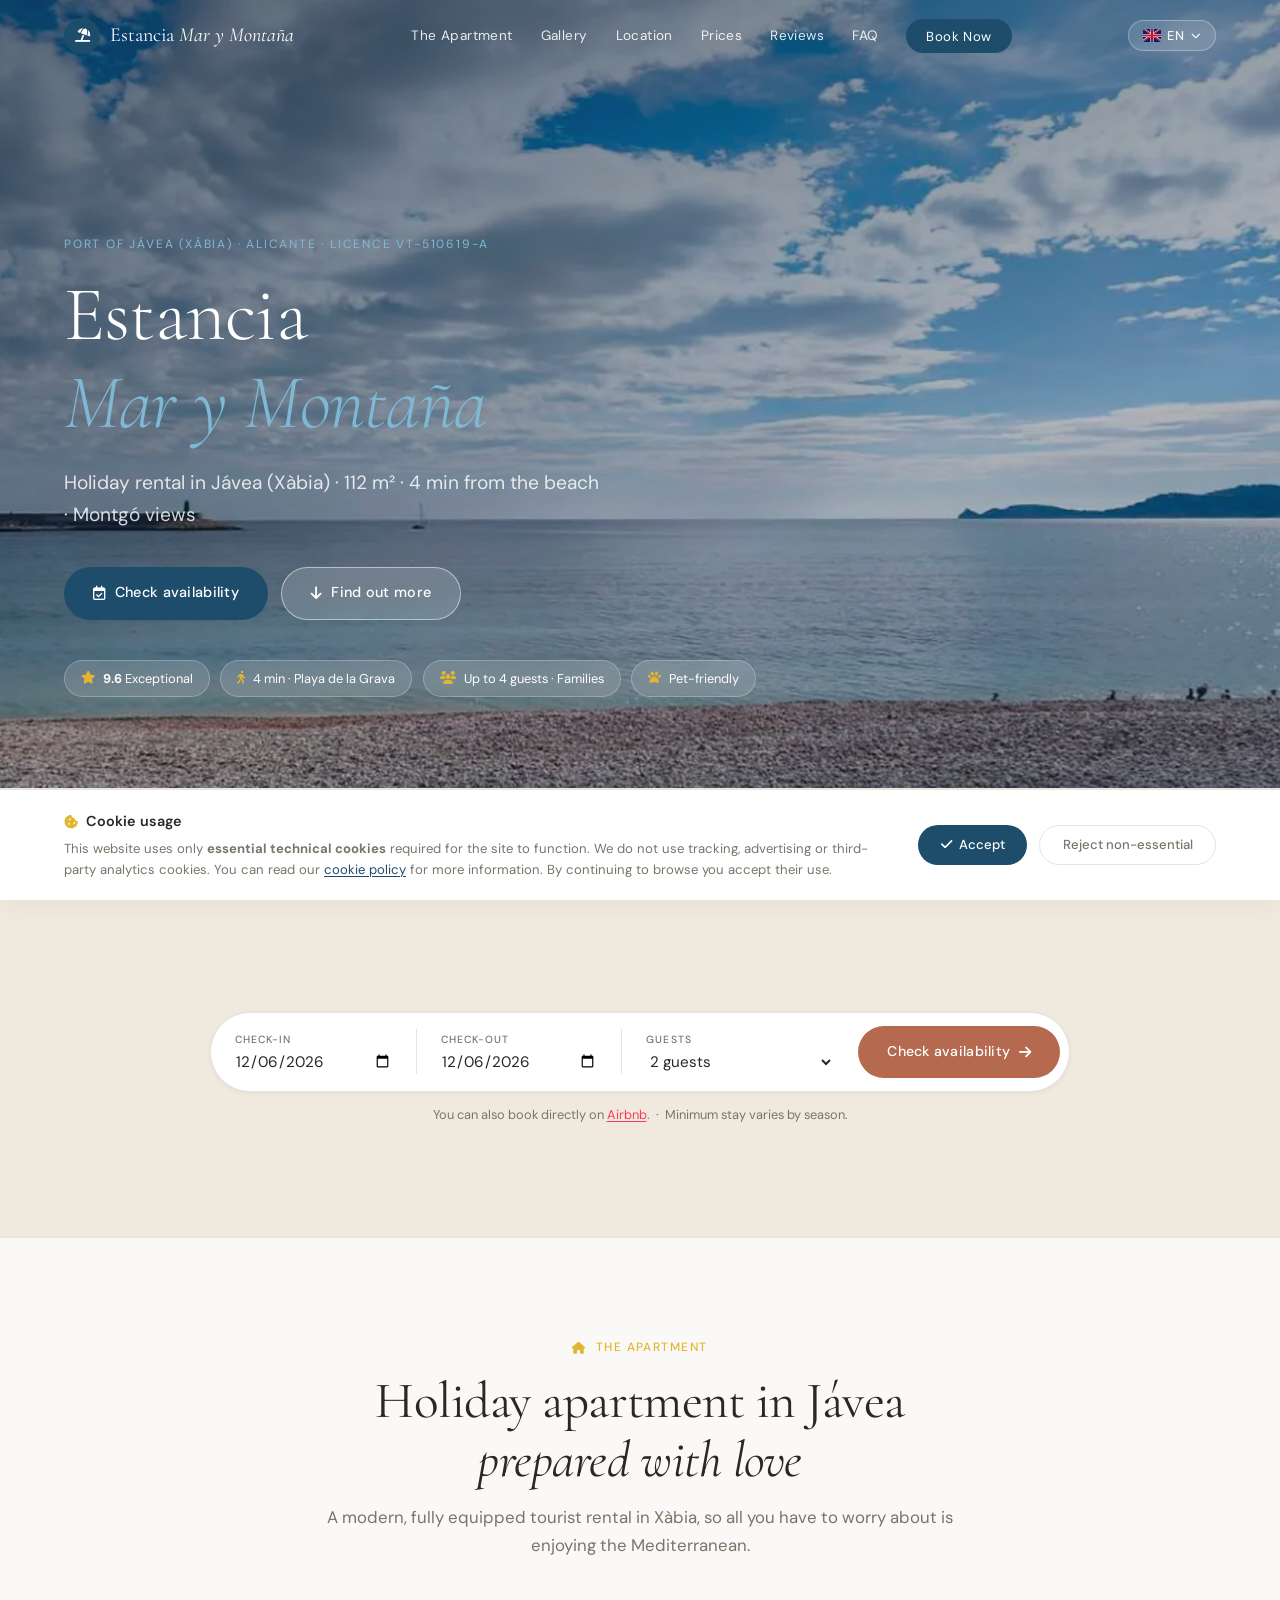
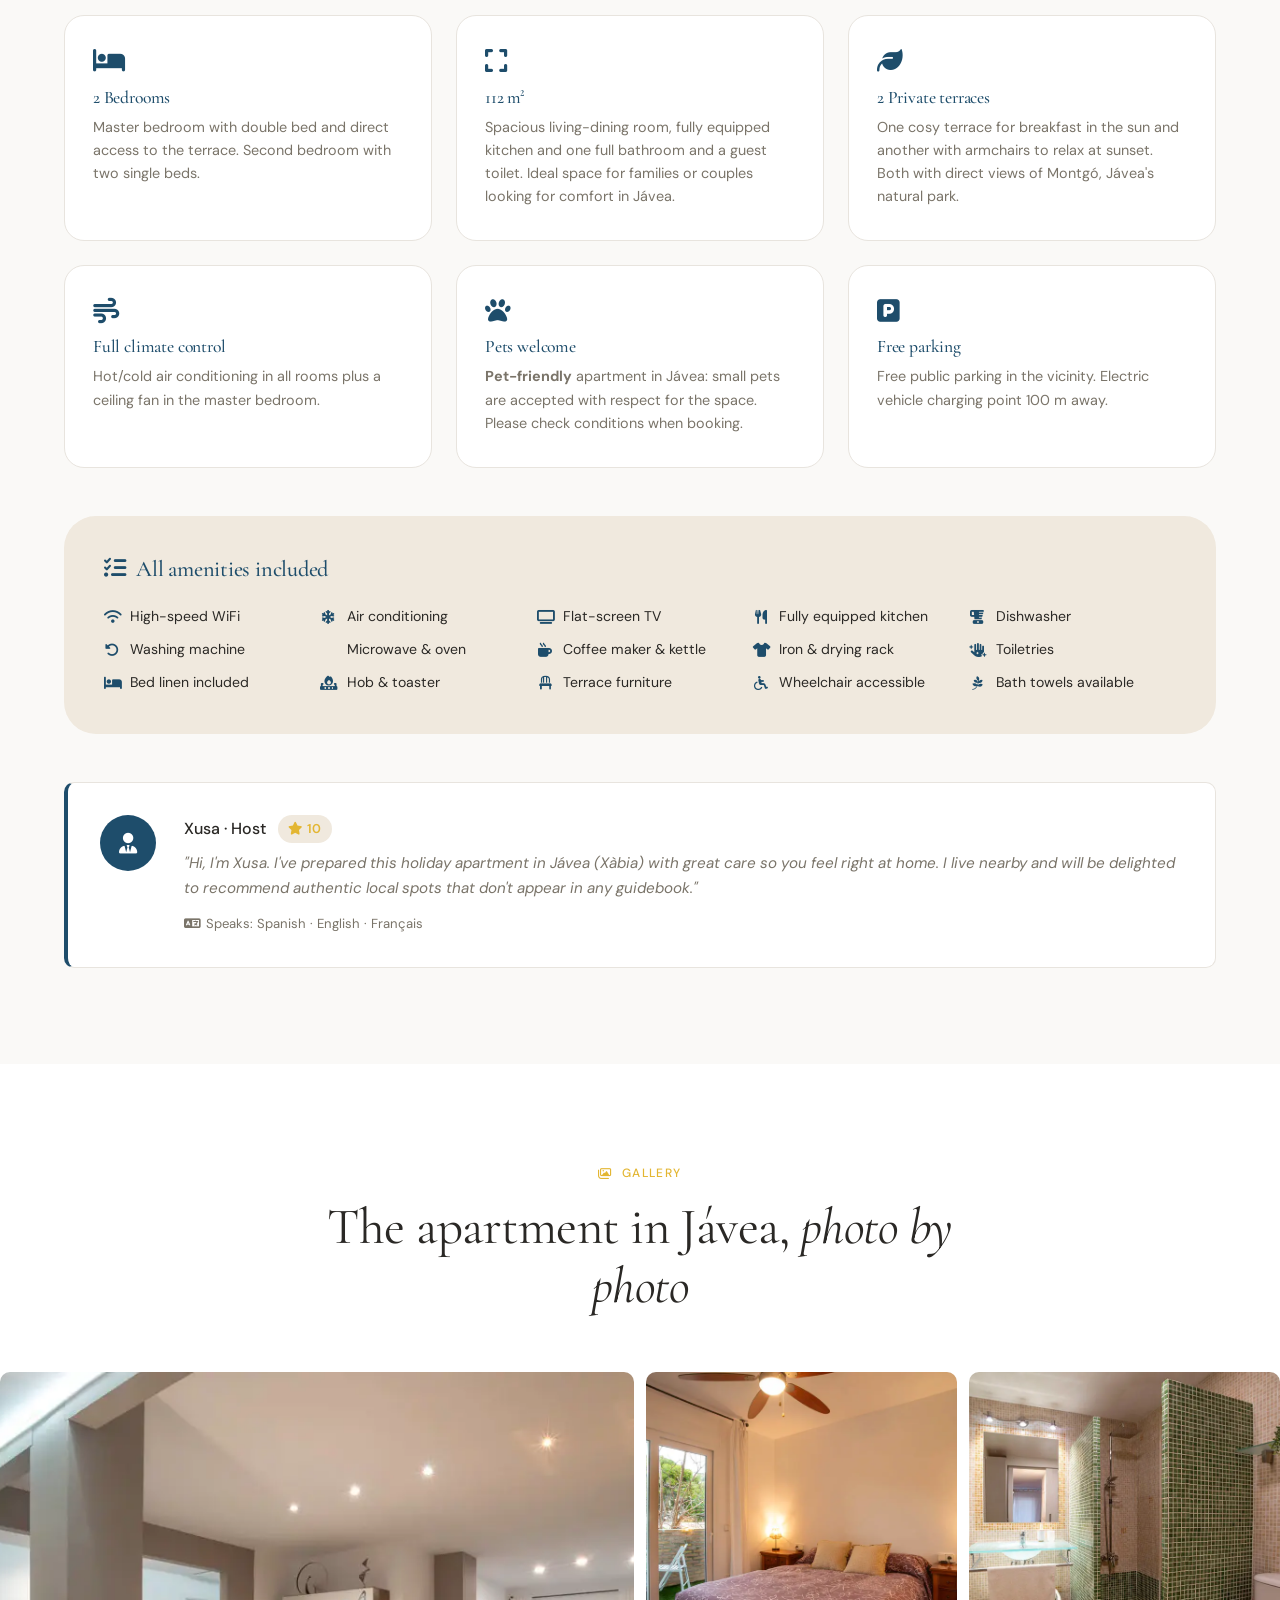
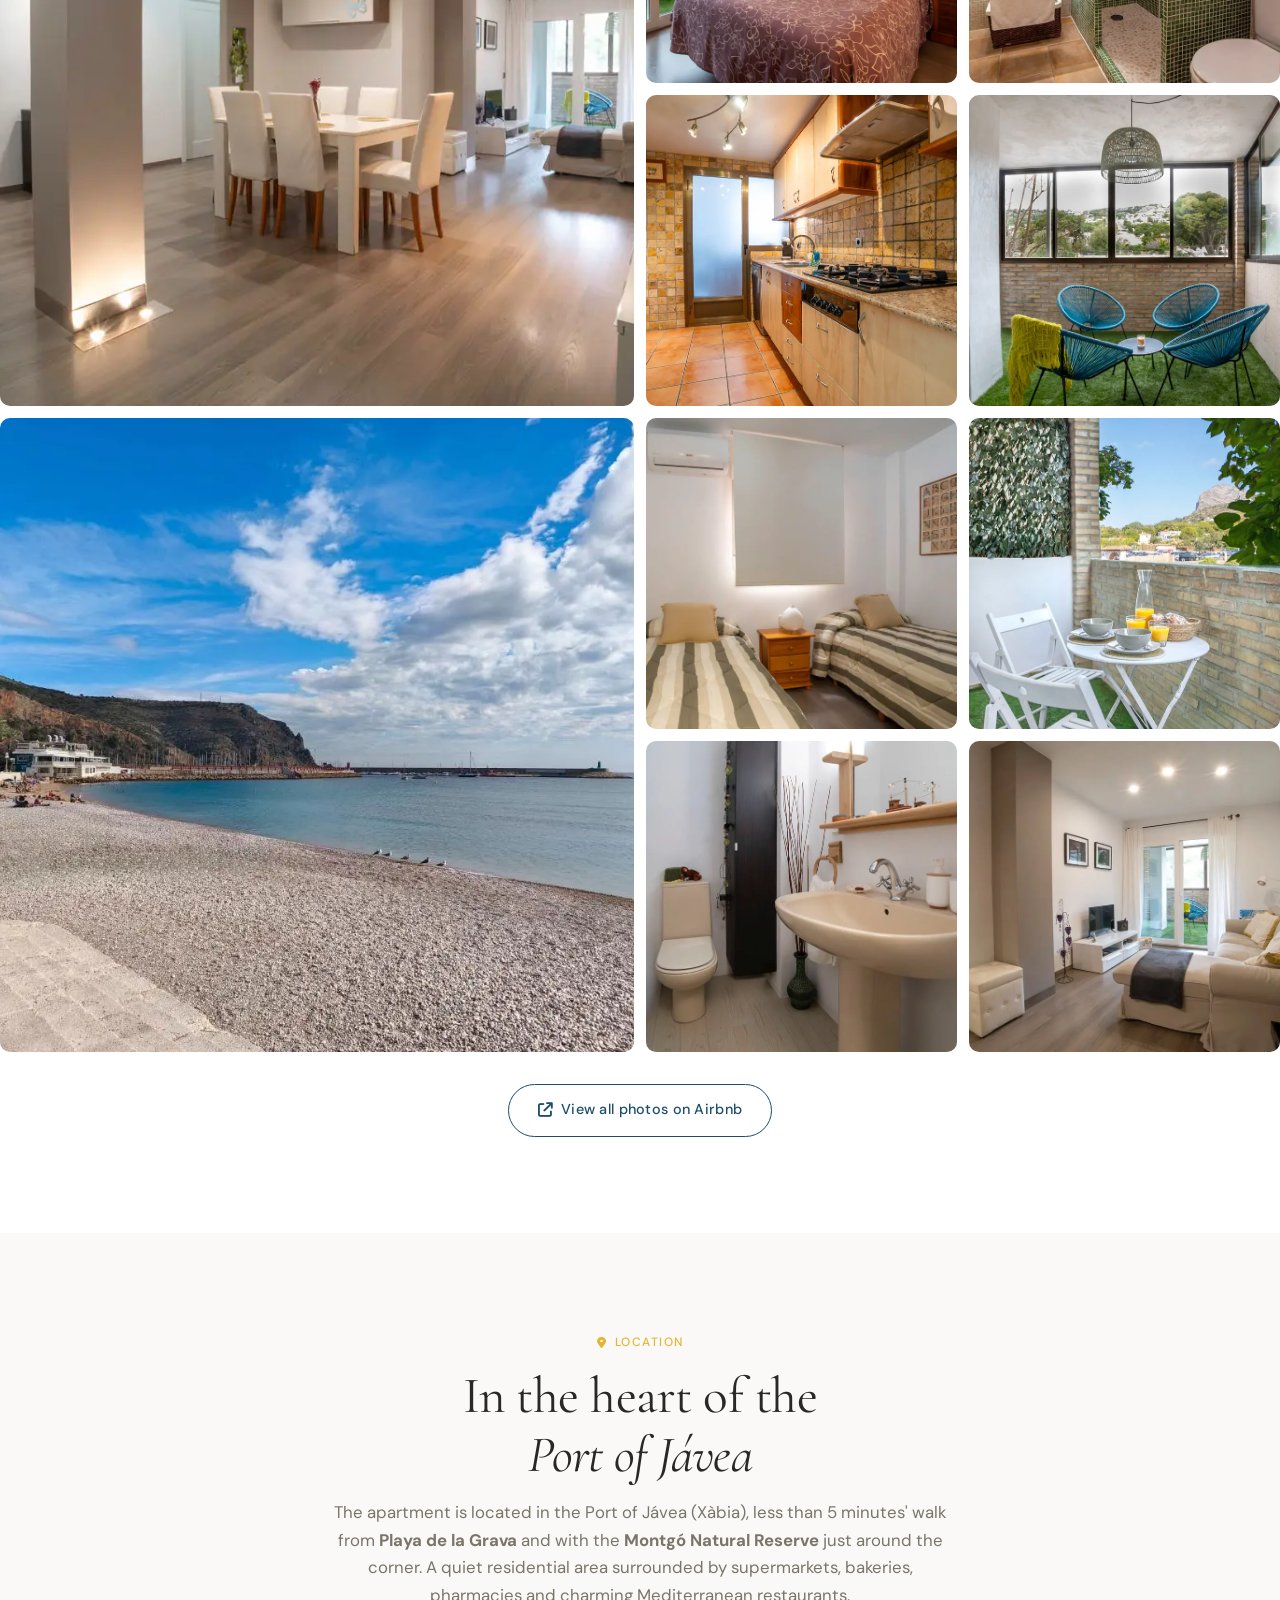
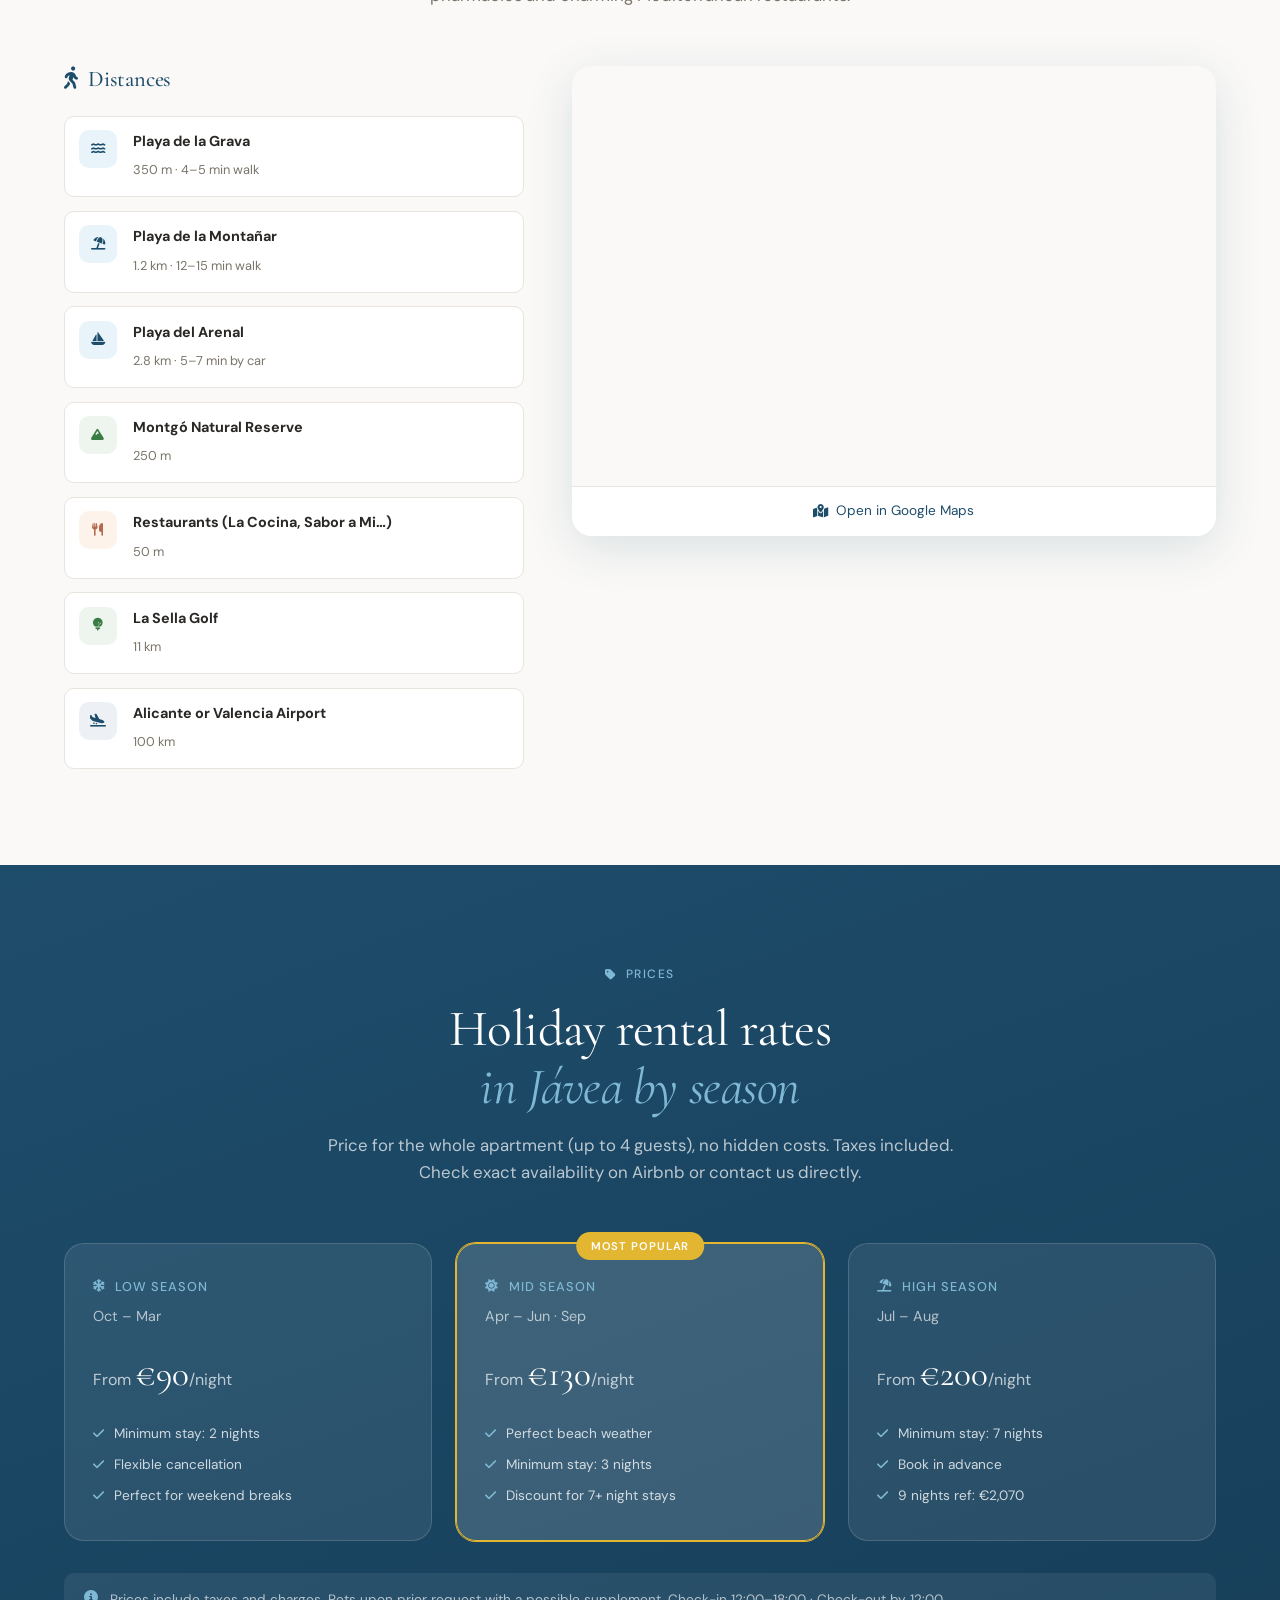
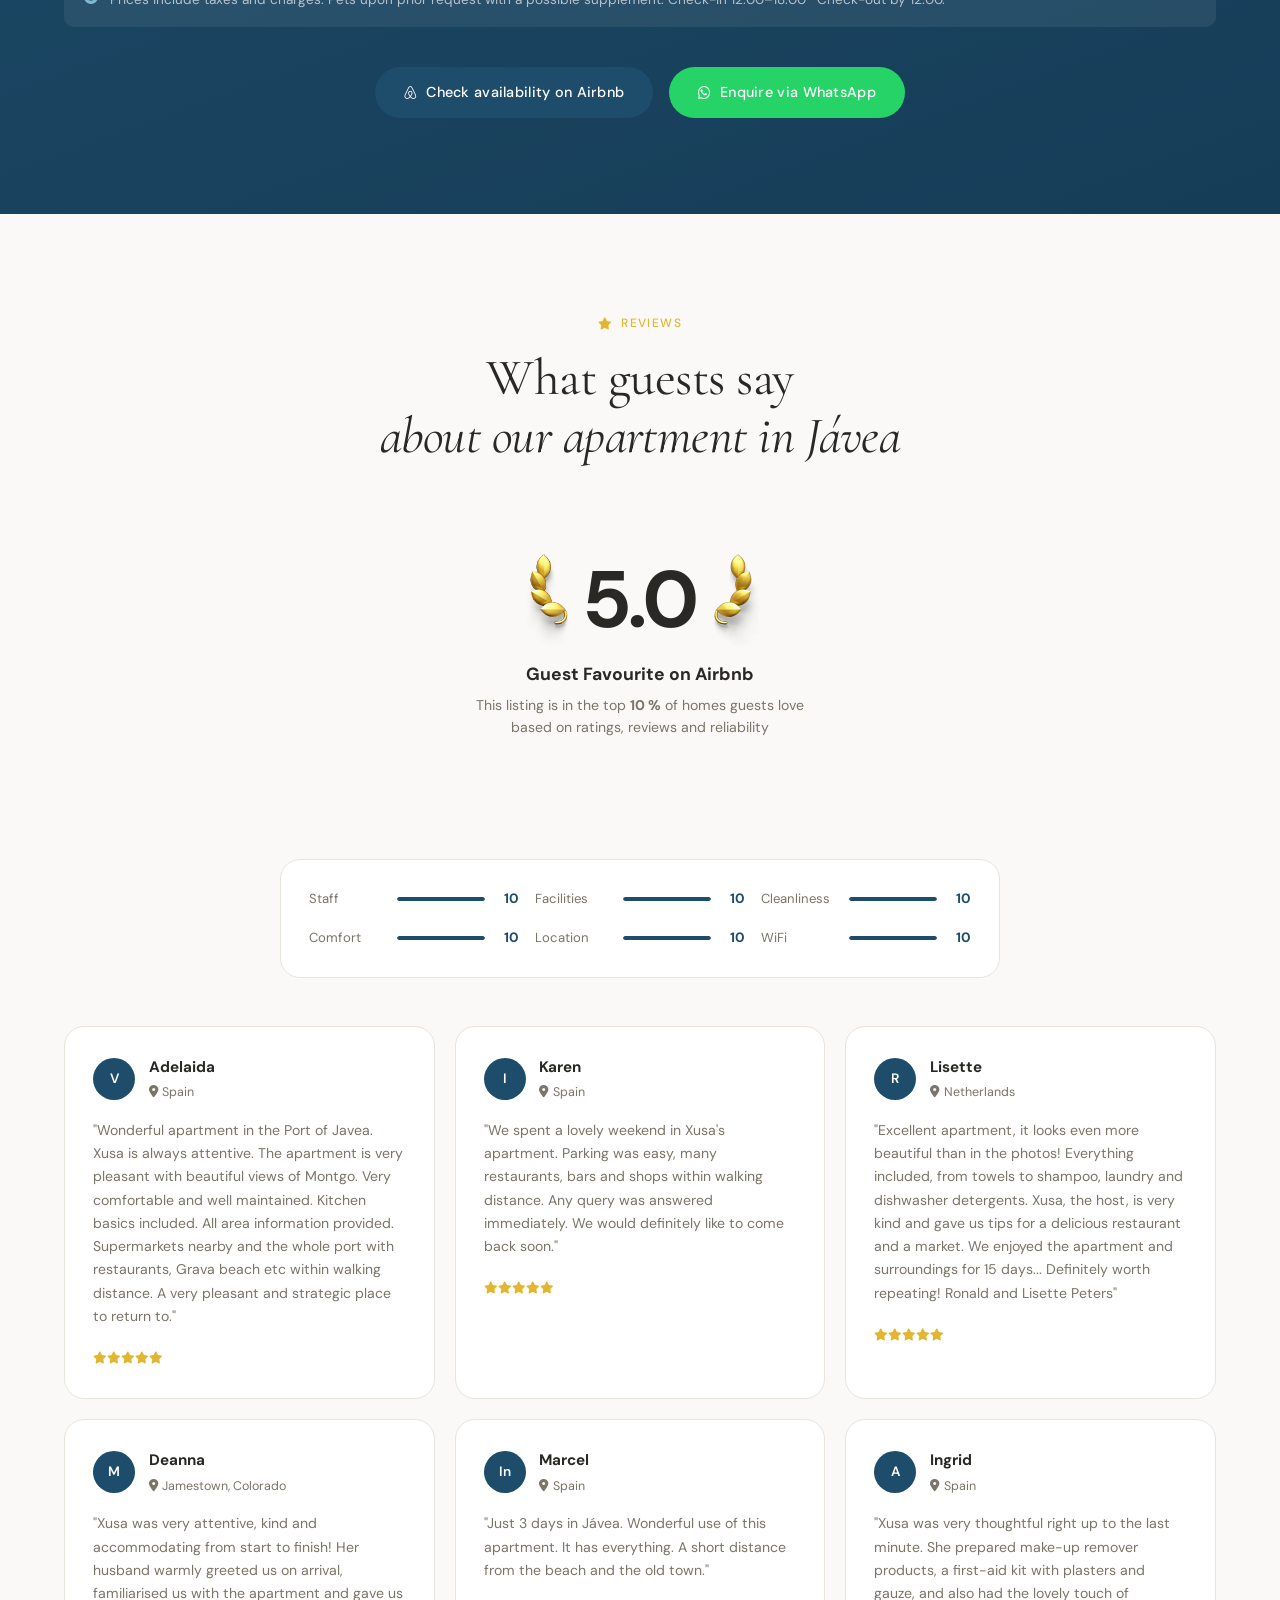
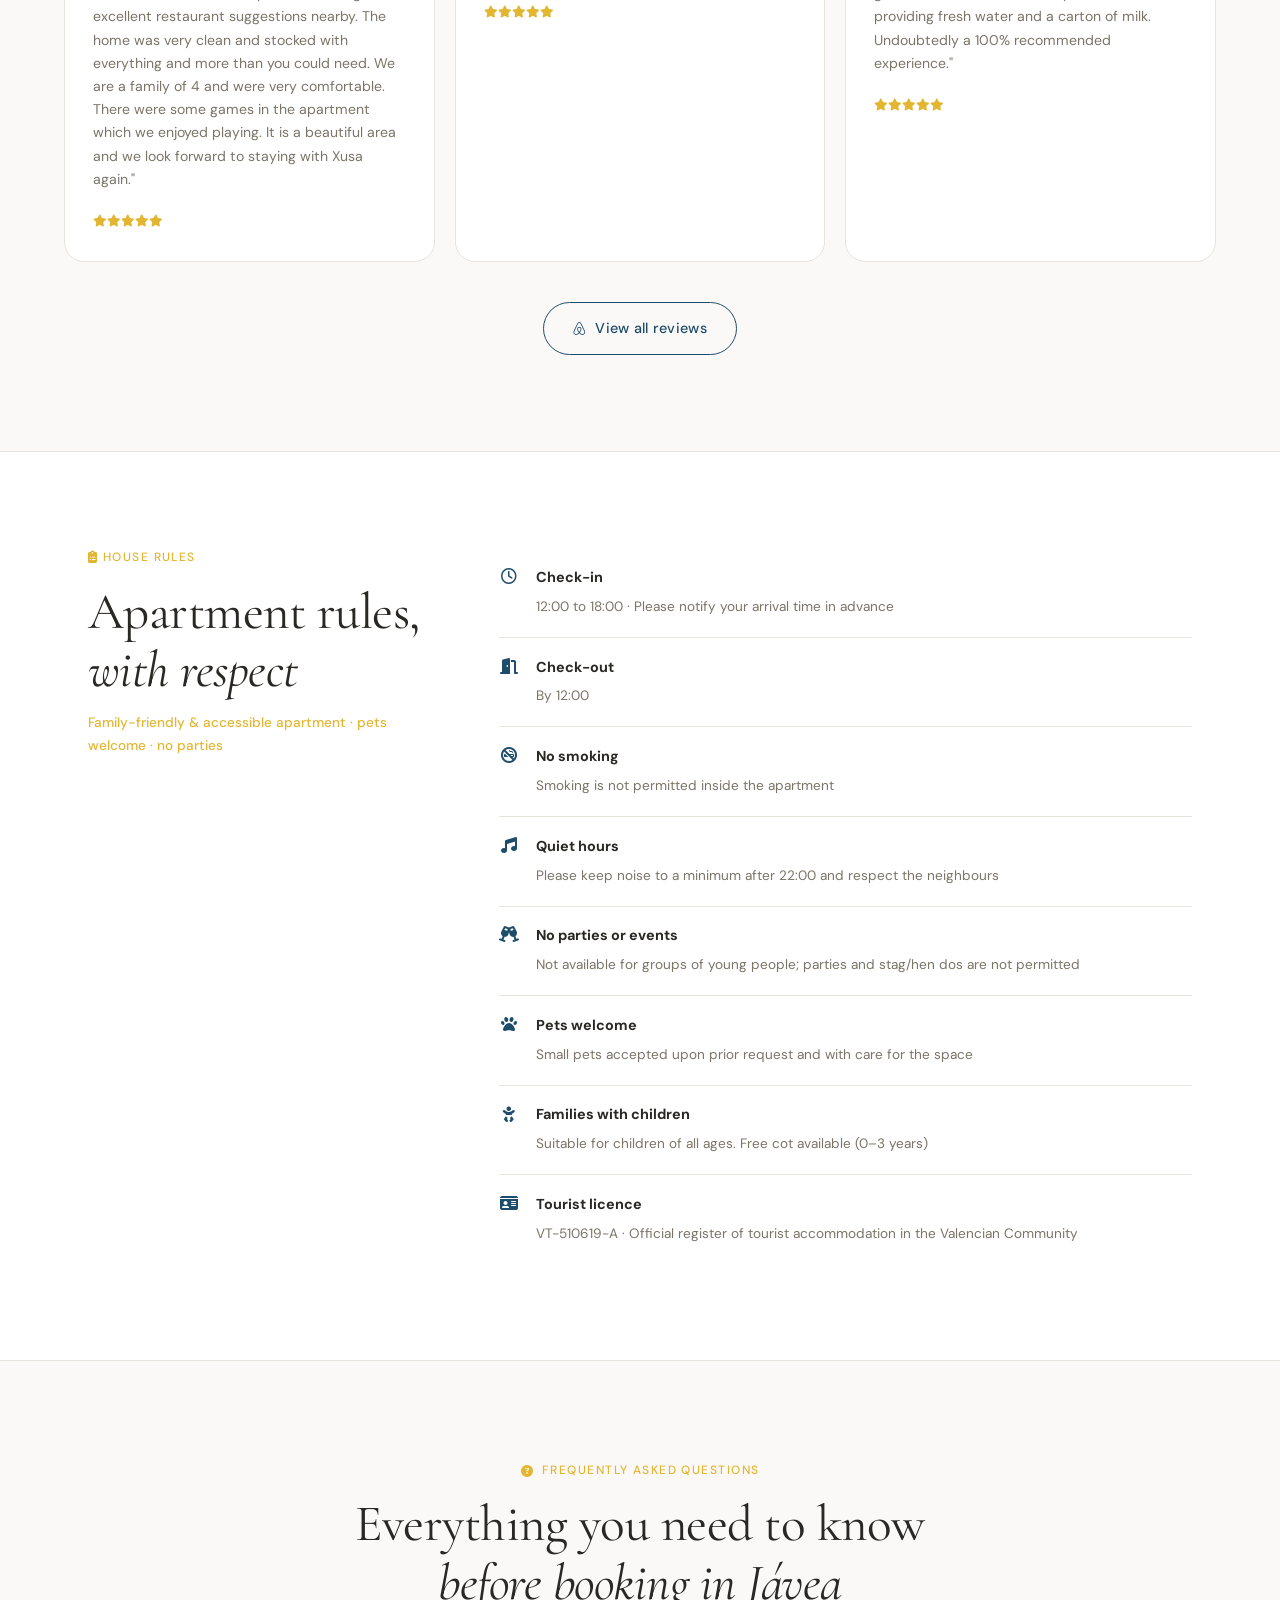
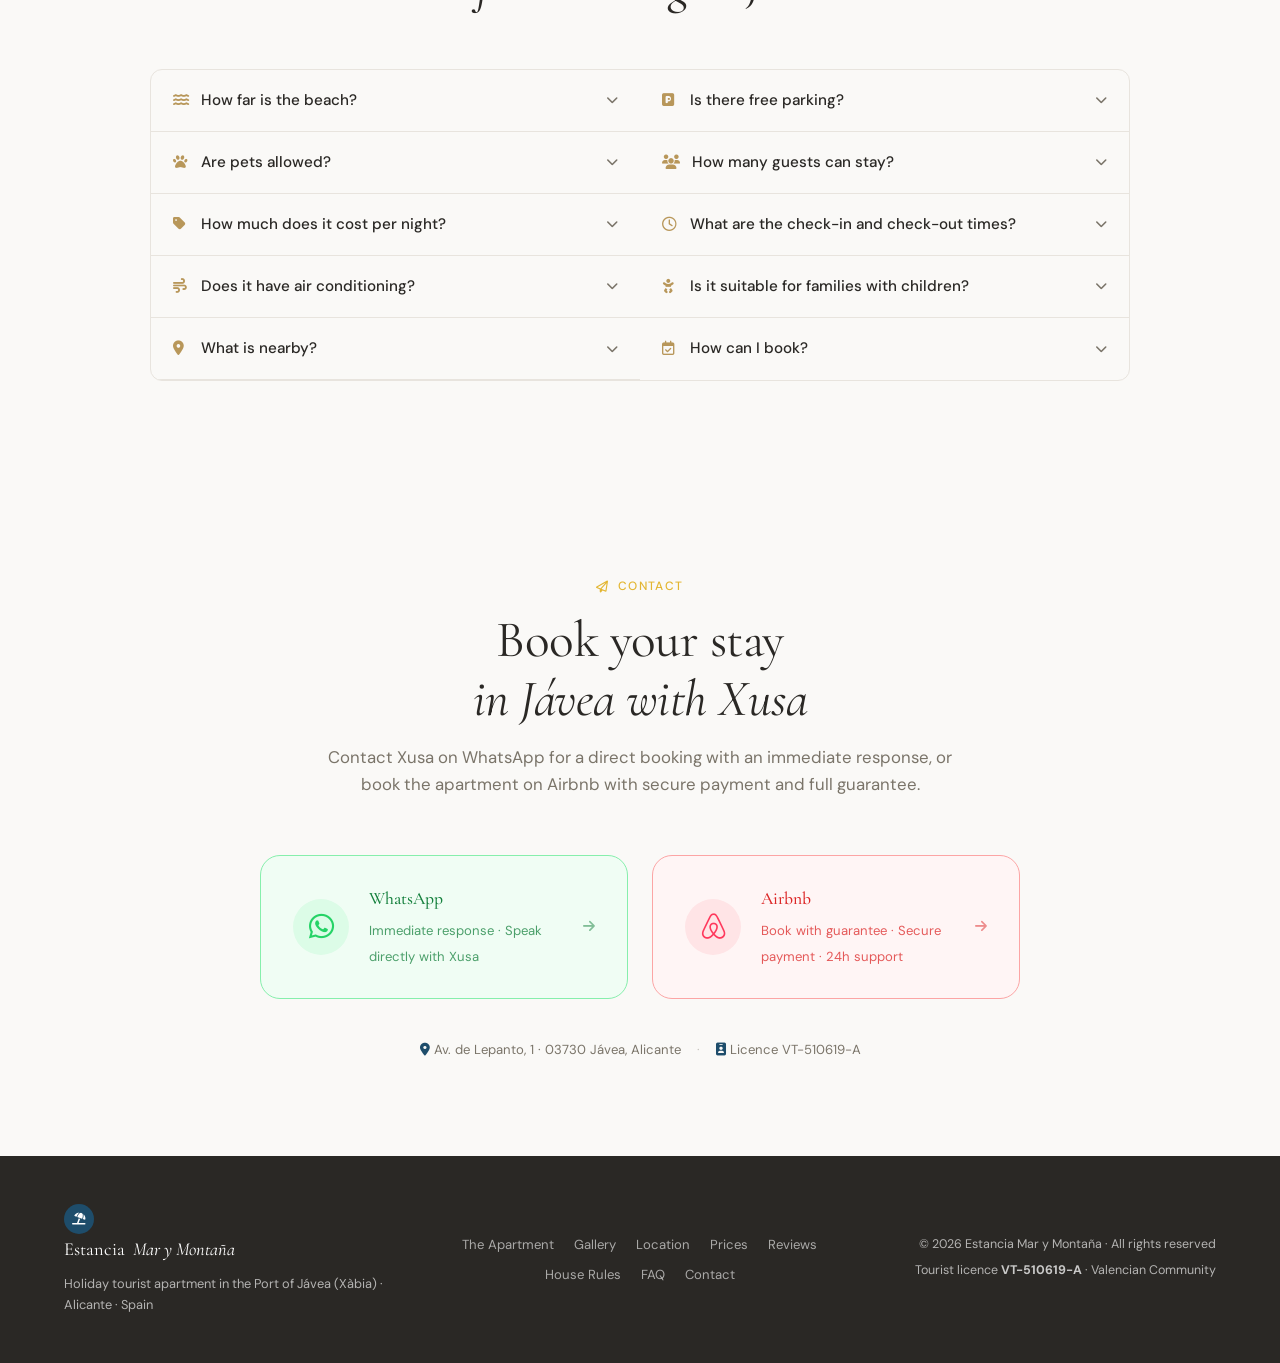
==== commit c9761206: "actualizacion baños" ====
--- a/en/index.html
+++ b/en/index.html
@@ -27,7 +27,7 @@
   -->
   <link rel="alternate" hreflang="es"    href="https://www.estanciamarymontana.com/es/" />
   <link rel="alternate" hreflang="en"    href="https://www.estanciamarymontana.com/en/" />
-  <!-- <link rel="alternate" hreflang="fr" href="https://www.estanciamarymontana.com/fr/" /> -->
+  <link rel="alternate" hreflang="fr" href="https://www.estanciamarymontana.com/fr/" />
   <link rel="alternate" hreflang="x-default" href="https://www.estanciamarymontana.com/es/" />
   <link rel="icon" href="/img/favicon.ico" type="image/x-icon" />
   <link rel="apple-touch-icon" href="/img/apple-touch-icon.png" />
@@ -46,13 +46,13 @@
   <meta property="og:url" content="https://www.estanciamarymontana.com/en/" />
   <meta property="og:locale" content="en_GB" />
   <meta property="og:locale:alternate" content="es_ES" />
-  <!-- og:image: once the domain is live, replace with the absolute URL of your own image:
-       <meta property="og:image" content="https://www.estanciamarymontana.com/img/hero-image.webp" />
+  <!-- og:image: once the domain is live, replace with the absolute URL of your own image: -->
+       <meta property="og:image" content="https://estanciamarymontana.com/img/Terraza-exterior.webp" />
        <meta property="og:image:width" content="1920" />
        <meta property="og:image:height" content="1080" />
        <meta property="og:image:alt" content="Terrace of the Estancia Mar y Montaña holiday apartment in Jávea with Montgó views" />
-  -->
-  <meta property="og:image" content="https://images.unsplash.com/photo-1558618666-fcd25c85cd64?w=1200&q=80" />
+ 
+  <meta property="og:image" content="https://estanciamarymontana.com/img/Terraza-exterior.webp" />
   <meta property="og:site_name" content="Estancia Mar y Montaña" />
 
   <!-- Twitter Card -->
@@ -60,7 +60,7 @@
   <meta name="twitter:title" content="Holiday Apartment in Jávea (Xàbia) · Beach 4 min · Pet-friendly | Estancia Mar y Montaña" />
   <meta name="twitter:description" content="112 m² · 2 bed · 2 terraces with Montgó views · Playa de la Grava 4 min away · Free parking · From €90/night." />
   <!-- twitter:image: replace with own absolute URL once domain is live -->
-  <meta name="twitter:image" content="https://images.unsplash.com/photo-1558618666-fcd25c85cd64?w=1200&q=80" />
+  <meta name="twitter:image" content="https://estanciamarymontana.com/img/Terraza-exterior.webp" />
 
 <!-- ============================================================
      FULL SCHEMA LD+JSON BLOCK
@@ -320,9 +320,9 @@
     <nav class="mobile-nav" id="mobile-menu" aria-label="Mobile menu">
       <ul>
         <li class="mobile-lang">
-          <a href="#" data-lang="es">🇪🇸 ES</a>
-          <a href="#" data-lang="en" class="lang-active">🇬🇧 EN</a>
-          <a href="#" data-lang="fr">🇫🇷 FR</a>
+          <a href="#" data-lang="es"><svg style="width:18px;height:13px;border-radius:2px;display:inline-block;vertical-align:middle;margin-right:4px" viewBox="0 0 18 13" xmlns="http://www.w3.org/2000/svg"><rect width="18" height="13" fill="#c60b1e"/><rect y="3.5" width="18" height="6" fill="#ffc400"/></svg>ES</a>
+          <a href="#" data-lang="en" class="lang-active"><svg style="width:18px;height:13px;border-radius:2px;display:inline-block;vertical-align:middle;margin-right:4px" viewBox="0 0 18 13" xmlns="http://www.w3.org/2000/svg"><rect width="18" height="13" fill="#012169"/><polygon points="0,0 18,13 18,10.7 2.3,0" fill="white"/><polygon points="18,0 0,13 0,10.7 15.7,0" fill="white"/><polygon points="0,0 18,13 18,11.5 1.5,0" fill="#C8102E"/><polygon points="18,0 0,13 0,11.5 16.5,0" fill="#C8102E"/><rect x="7.5" width="3" height="13" fill="white"/><rect y="5" width="18" height="3" fill="white"/><rect x="8" width="2" height="13" fill="#C8102E"/><rect y="5.5" width="18" height="2" fill="#C8102E"/></svg>EN</a>
+          <a href="#" data-lang="fr"><svg style="width:18px;height:13px;border-radius:2px;display:inline-block;vertical-align:middle;margin-right:4px" viewBox="0 0 18 13" xmlns="http://www.w3.org/2000/svg"><rect width="6" height="13" fill="#002395"/><rect x="6" width="6" height="13" fill="#EDEDED"/><rect x="12" width="6" height="13" fill="#ED2939"/></svg>FR</a>
         </li>
         <li><a href="#apartamento">The Apartment</a></li>
         <li><a href="#galeria">Gallery</a></li>
@@ -452,7 +452,7 @@
           <div class="feature-card reveal-up delay-2">
             <i class="fa-solid fa-expand"></i>
             <h3>112 m²</h3>
-            <p>Spacious living-dining room, fully equipped kitchen and two full bathrooms. Ideal space for families or couples looking for comfort in Jávea.</p>
+            <p>Spacious living-dining room, fully equipped kitchen and one full bathroom and a guest toilet. Ideal space for families or couples looking for comfort in Jávea.</p>
           </div>
           <div class="feature-card reveal-up delay-3">
             <i class="fa-solid fa-leaf"></i>
